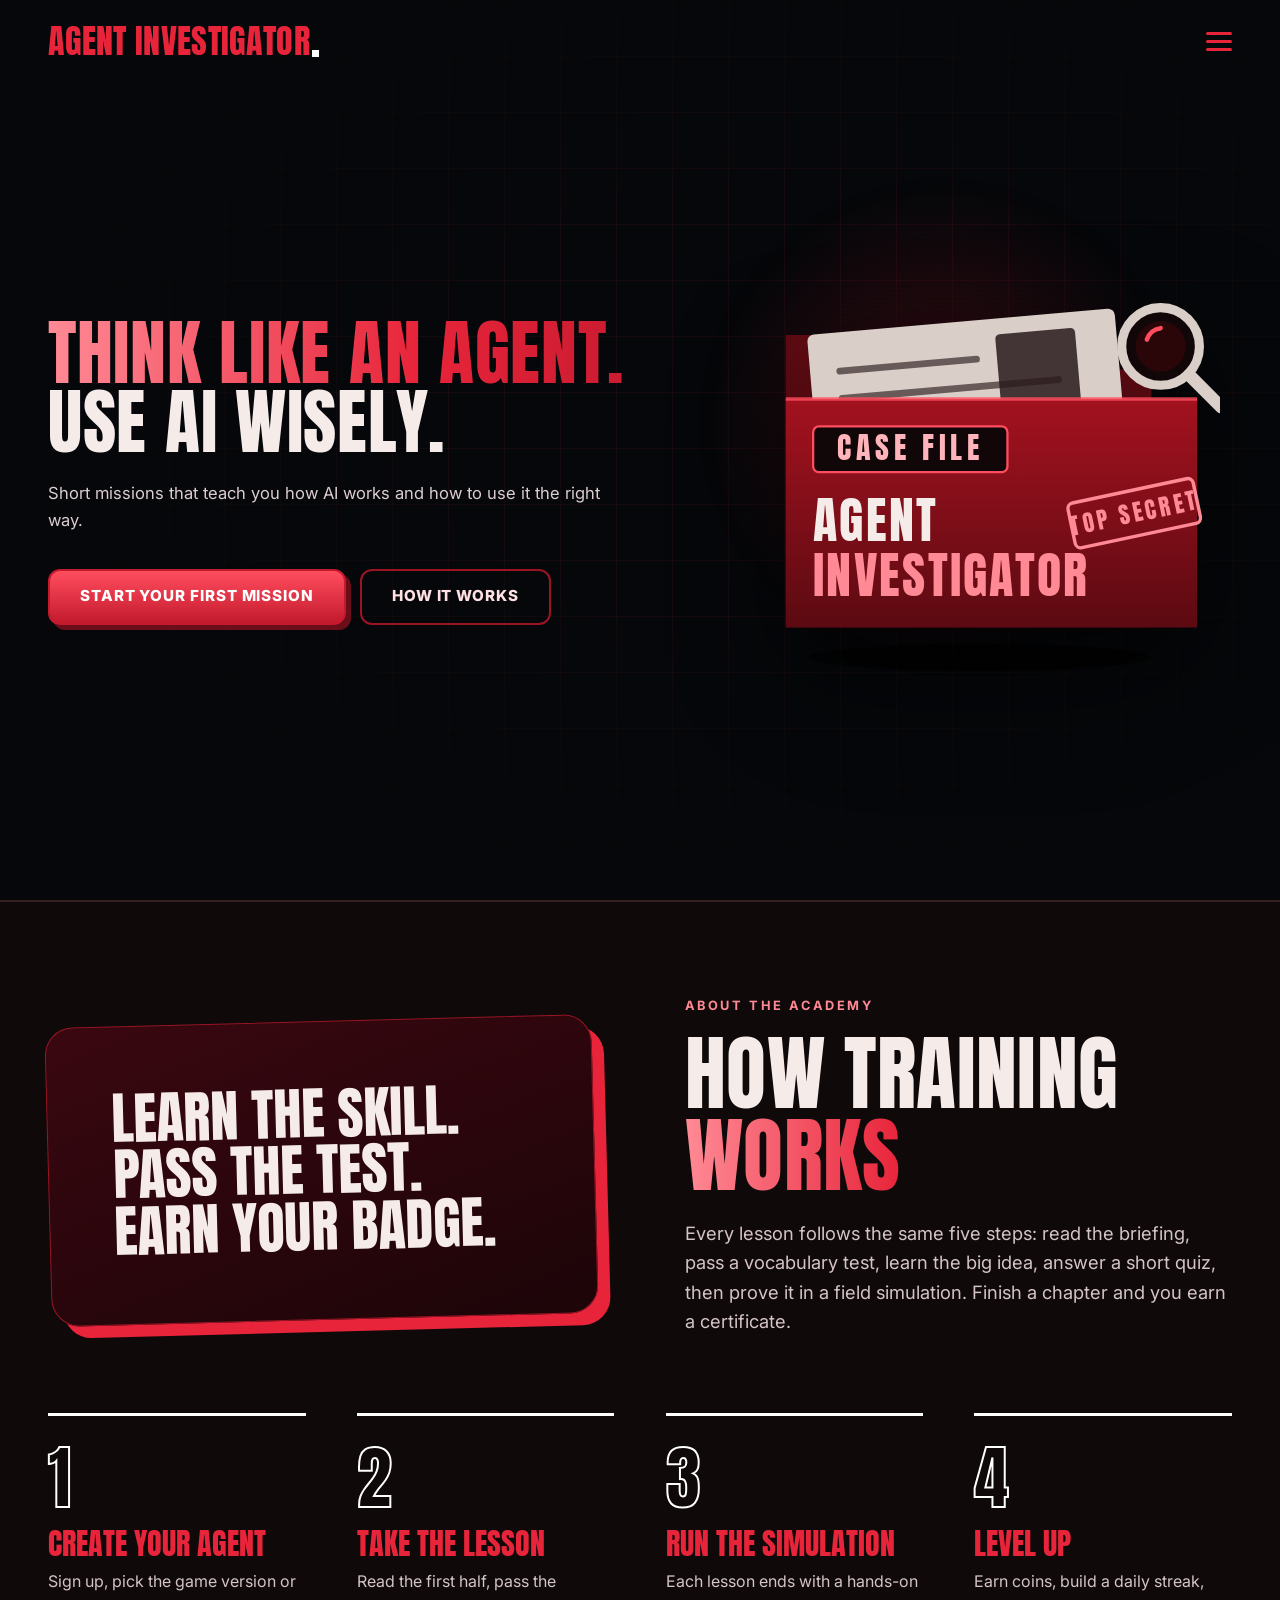
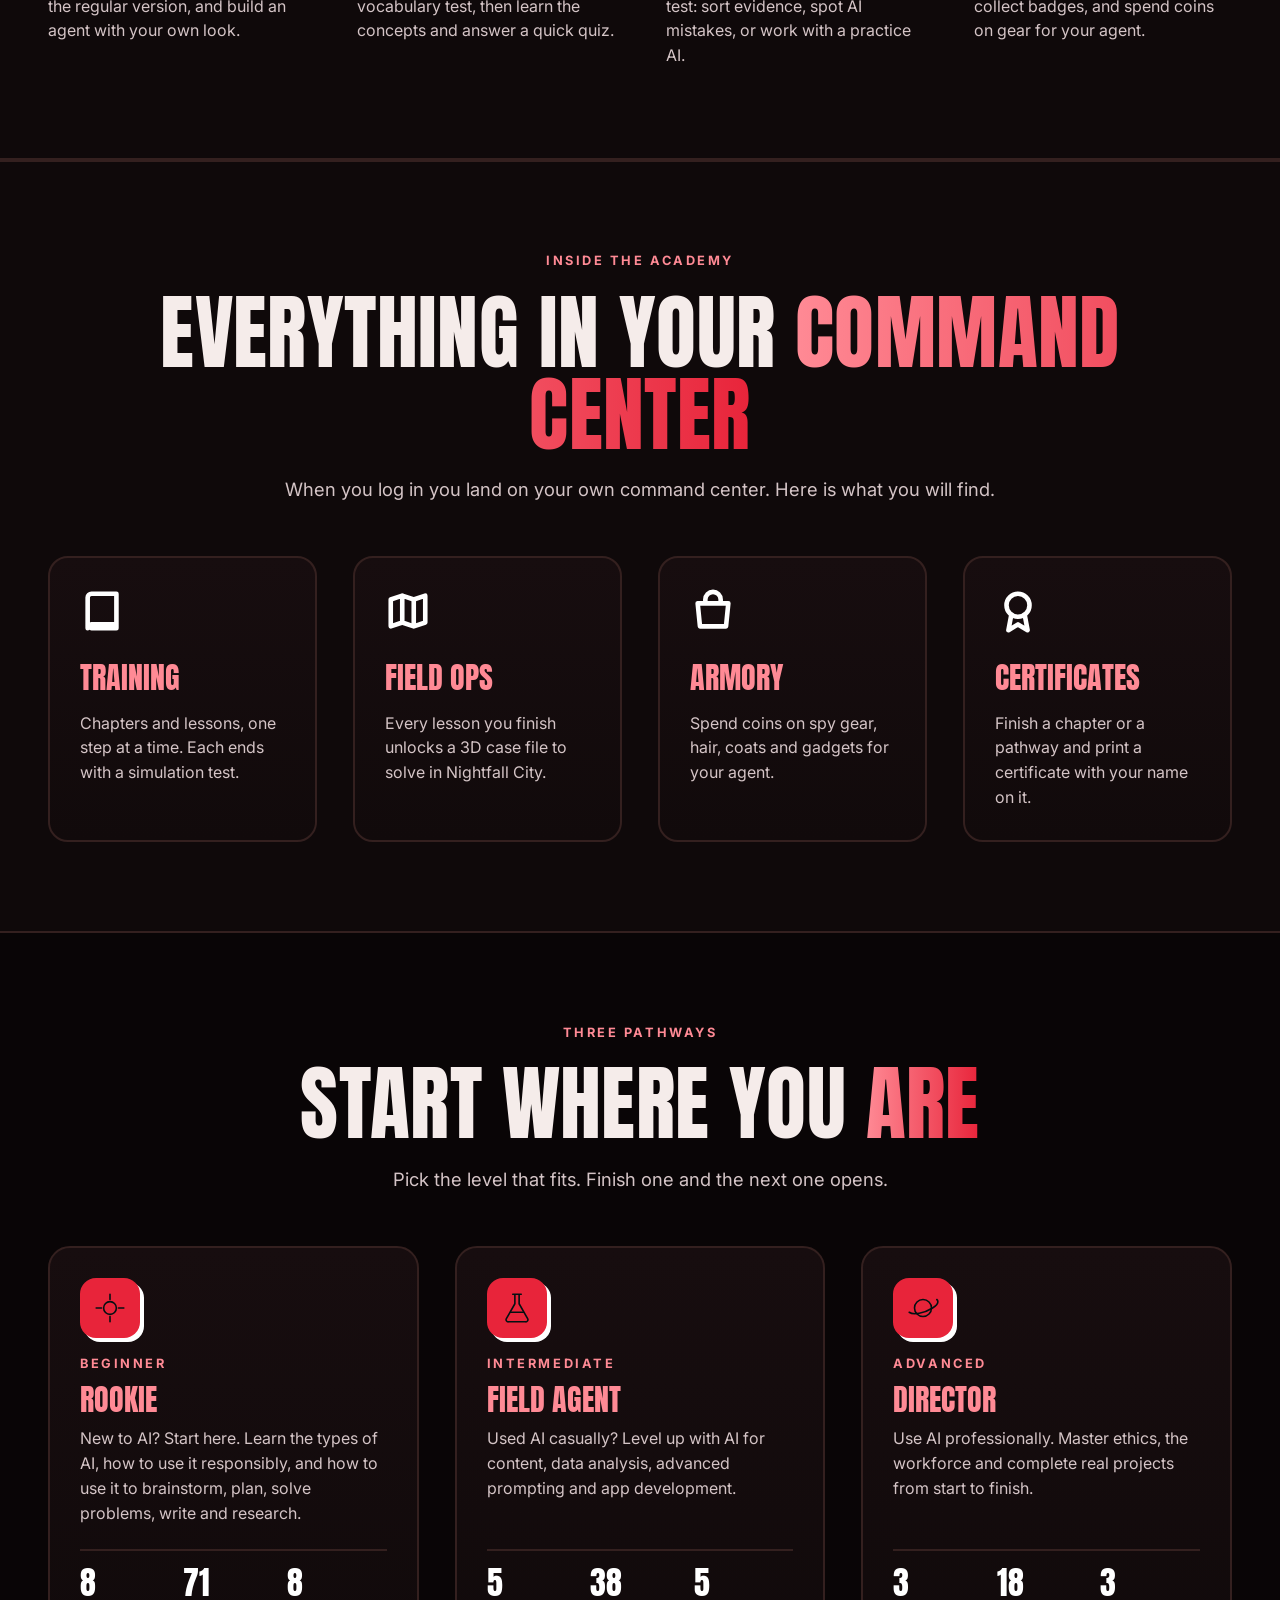
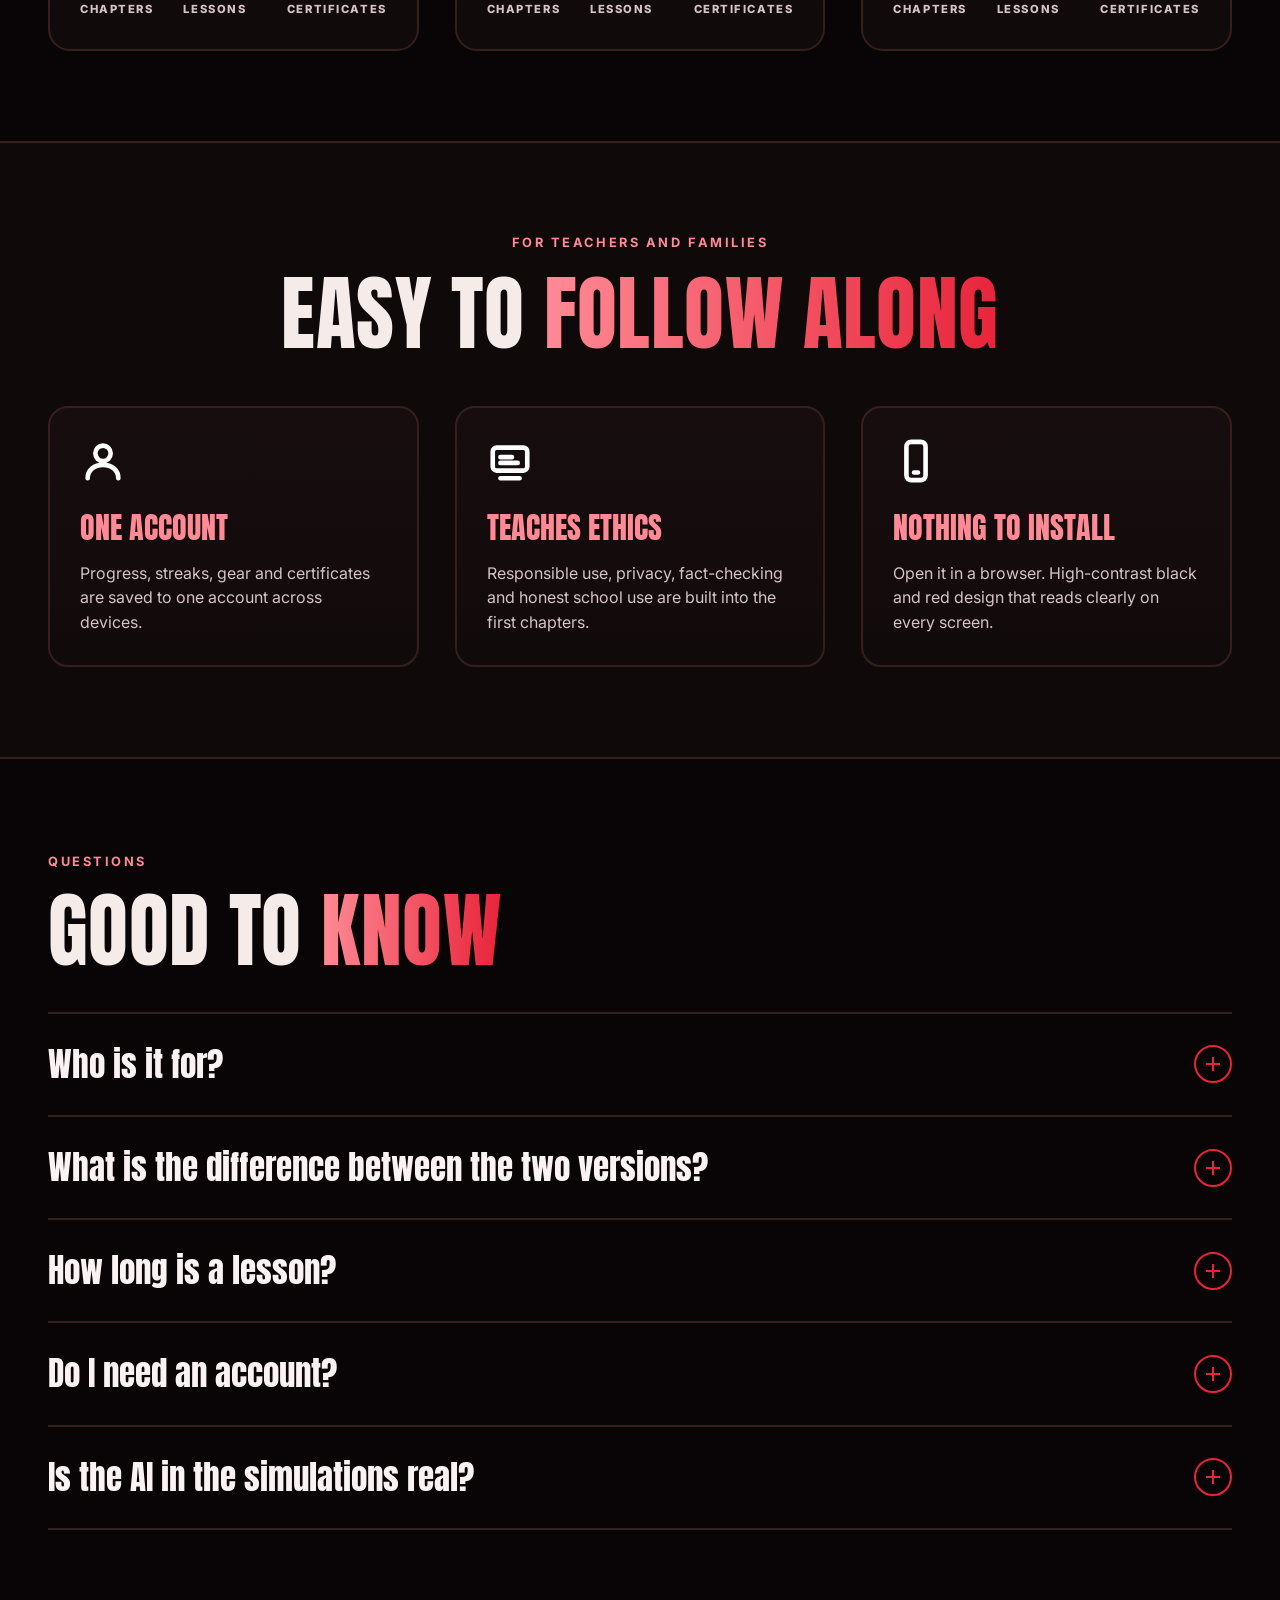
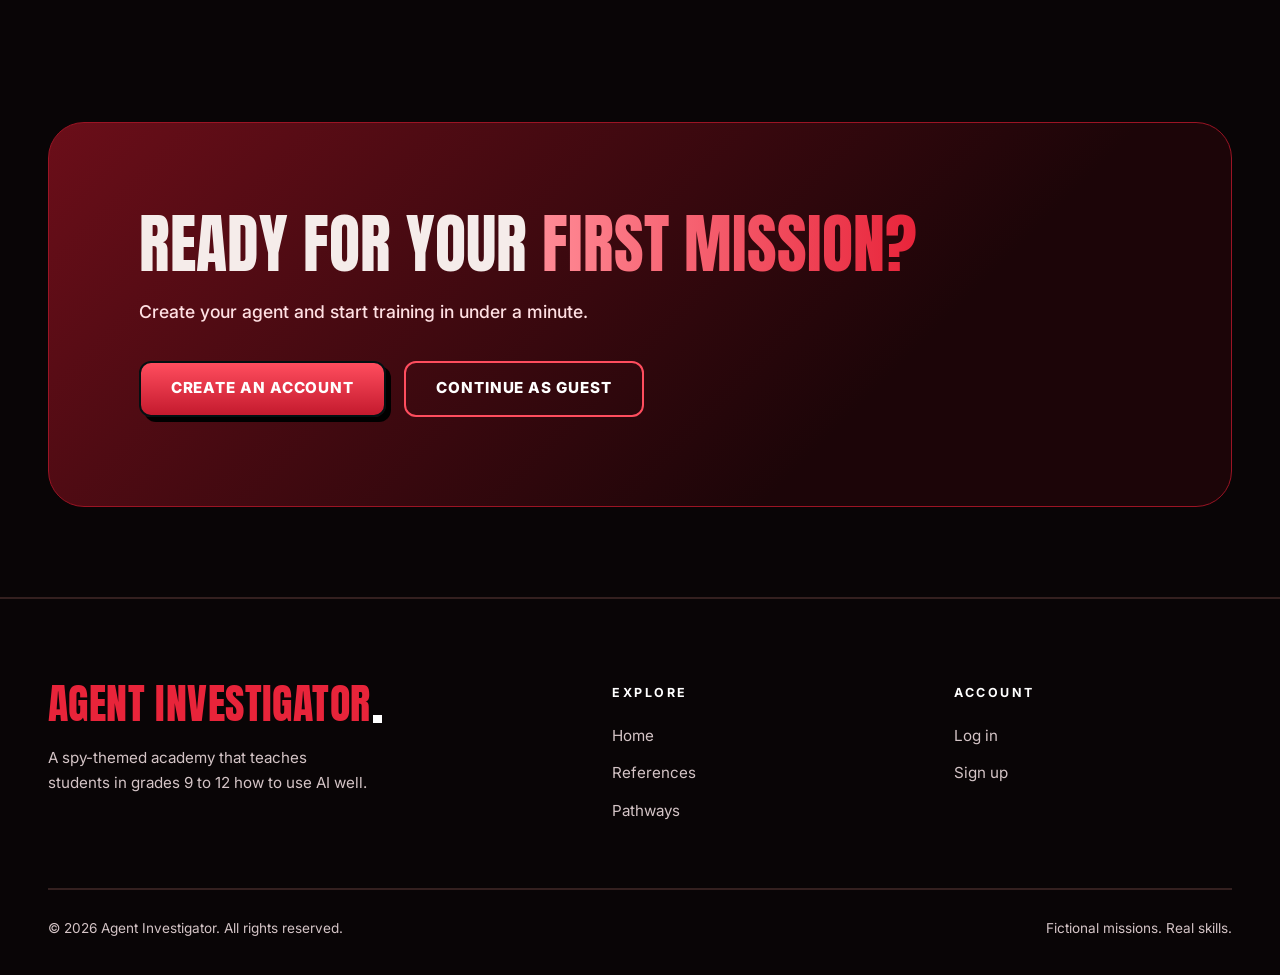
==== index.html @ e8aaf761 "Agent Investigator website Co-Authored-By: Claude Opus 5.5 <noreply@anthropic.com> Claude-Session: h" ====
<!DOCTYPE html>
<html lang="en">
<head>
<meta charset="utf-8">
<meta name="viewport" content="width=device-width,initial-scale=1">
<title>Agent Investigator</title>
<meta name="description" content="Agent Investigator is a spy-themed academy that teaches students in grades 9 to 12 how to use AI well.">
<link rel="icon" href="favicon.svg" type="image/svg+xml">
<meta name="theme-color" content="#070506">
<script>if('scrollRestoration' in history)history.scrollRestoration='manual';</script>
<link rel="preconnect" href="https://fonts.googleapis.com"><link rel="preconnect" href="https://fonts.gstatic.com" crossorigin>
<link href="https://fonts.googleapis.com/css2?family=Anton&family=Inter:wght@400;500;600;700;800&display=swap" rel="stylesheet">
<link rel="stylesheet" href="css/styles.css?v=20261120b">
<link rel="stylesheet" href="css/agent.css?v=20261120b">
<meta property="og:title" content="Agent Investigator: learn to use AI like a spy">
<meta property="og:description" content="Take missions, pass tests and earn certificates while you learn how AI really works.">
<meta property="og:type" content="website">
</head>
<body data-page="home">
<main>
  <section class="hero hero2" id="top">
    <div class="h2-bg" aria-hidden="true"><i class="h2-grid"></i><i class="h2-glow"></i><i class="h2-scan"></i></div>
    <div class="wrap h2-grid-wrap">
      <div class="h2-copy">
        <h1><span class="h2-l1">Think like an agent.</span><span class="h2-l2">Use AI wisely.</span></h1>
        <p class="h2-sub">Short missions that teach you how AI works and how to use it the right way.</p>
        <div class="hero-actions">
          <a class="btn" href="dashboard.html">Start your first mission</a>
          <a class="btn btn-ghost" href="#how">How it works</a>
        </div>
      </div>
      <div class="h2-art">
        <svg class="casefile-logo" viewBox="0 0 420 380" role="img" aria-label="Agent Investigator case file logo" xmlns="http://www.w3.org/2000/svg">
          <defs>
            <linearGradient id="cfFront" x1="0" y1="0" x2="0" y2="1"><stop offset="0" stop-color="#a3121f"/><stop offset="1" stop-color="#5c0a12"/></linearGradient>
            <linearGradient id="cfBack" x1="0" y1="0" x2="0" y2="1"><stop offset="0" stop-color="#5c0a12"/><stop offset="1" stop-color="#2a0609"/></linearGradient>
          </defs>
          <ellipse cx="210" cy="352" rx="150" ry="12" fill="#000" opacity=".6"/>
          <path d="M40 70h112l26 30h182v226H40z" fill="url(#cfBack)"/>
          <rect x="66" y="58" width="270" height="170" rx="6" fill="#d9cfc8" transform="rotate(-5 200 150)"/>
          <g stroke="#3a2a2c" stroke-width="6" stroke-linecap="round" opacity=".7" transform="rotate(-5 200 150)"><path d="M92 92h120M92 116h190M92 140h160M92 164h190"/></g>
          <rect x="230" y="72" width="70" height="86" rx="4" fill="#2a1a1c" transform="rotate(-5 200 150)" opacity=".85"/>
          <path d="M40 126h360v200H40z" fill="url(#cfFront)"/>
          <path d="M40 126h360" stroke="#ff4d5e" stroke-width="3" opacity=".8"/>
          <rect x="64" y="150" width="170" height="40" rx="5" fill="#120708" stroke="#ff4d5e" stroke-width="2"/>
          <text x="149" y="179" text-anchor="middle" font-family="Anton,Impact,sans-serif" font-size="26" letter-spacing="4" fill="#ffb3ba">CASE FILE</text>
          <text x="64" y="250" font-family="Anton,Impact,sans-serif" font-size="44" letter-spacing="2" fill="#f5ecea">AGENT</text>
          <text x="64" y="298" font-family="Anton,Impact,sans-serif" font-size="44" letter-spacing="2" fill="#ff8a95">INVESTIGATOR</text>
          <g transform="translate(286 218) rotate(-12)"><rect width="112" height="40" rx="5" fill="none" stroke="#ff8a95" stroke-width="3"/><text x="56" y="28" text-anchor="middle" font-family="Anton,Impact,sans-serif" font-size="20" letter-spacing="3" fill="#ff8a95">TOP SECRET</text></g>
          <g transform="translate(322 34)"><circle cx="46" cy="46" r="34" fill="#120708" stroke="#d9cfc8" stroke-width="8"/><circle cx="46" cy="46" r="22" fill="#2a0609"/><path d="M34 40a15 15 0 0 1 12-10" stroke="#ff4d5e" stroke-width="4" fill="none" stroke-linecap="round"/><path d="M71 71l28 28" stroke="#d9cfc8" stroke-width="11" stroke-linecap="round"/></g>
        </svg>
      </div>
    </div>
  </section>

  

  <section class="about" id="how">
    <div class="wrap">
      <div class="about-grid">
        <div class="reveal"><div class="slab"><h3>Learn the skill.<br>Pass the test. Earn your badge.</h3></div></div>
        <div class="about-copy reveal" style="--d:.12s">
          <span class="eyebrow">About the academy</span>
          <h2 class="h2">How training <em>works</em></h2>
          <p class="lead">Every lesson follows the same five steps: read the briefing, pass a vocabulary test, learn the big idea, answer a short quiz, then prove it in a field simulation. Finish a chapter and you earn a certificate.</p>
        </div>
      </div>
      <div class="steps">
        <div class="step reveal" style="--d:0.0s"><span class="n">1</span><h4>Create your agent</h4><p>Sign up, pick the game version or the regular version, and build an agent with your own look.</p></div>
        <div class="step reveal" style="--d:0.12s"><span class="n">2</span><h4>Take the lesson</h4><p>Read the first half, pass the vocabulary test, then learn the concepts and answer a quick quiz.</p></div>
        <div class="step reveal" style="--d:0.24s"><span class="n">3</span><h4>Run the simulation</h4><p>Each lesson ends with a hands-on test: sort evidence, spot AI mistakes, or work with a practice AI.</p></div>
        <div class="step reveal" style="--d:0.36s"><span class="n">4</span><h4>Level up</h4><p>Earn coins, build a daily streak, collect badges, and spend coins on gear for your agent.</p></div>
      </div>
    </div>
  </section>

  <section class="inside" id="inside">
    <div class="wrap">
      <div class="section-head reveal"><span class="eyebrow">Inside the academy</span><h2 class="h2">Everything in your <em>command center</em></h2><p class="lead">When you log in you land on your own command center. Here is what you will find.</p></div>
      <div class="pgrid four">
        <div class="pcard reveal"><svg viewBox="0 0 24 24"><path d="M4 5a2 2 0 0 1 2-2h13v16H6a2 2 0 0 0-2 2V5zM19 19v2H6"/></svg><h3>Training</h3><p>Chapters and lessons, one step at a time. Each ends with a simulation test.</p></div>
        <div class="pcard reveal" style="--d:.08s"><svg viewBox="0 0 24 24"><path d="M9 4L3 6v14l6-2 6 2 6-2V4l-6 2-6-2zM9 4v14M15 6v14"/></svg><h3>Field Ops</h3><p>Every lesson you finish unlocks a 3D case file to solve in Nightfall City.</p></div>
        <div class="pcard reveal" style="--d:.16s"><svg viewBox="0 0 24 24"><path d="M4 8h16l-1.2 12H5.2L4 8zM8 8V6a4 4 0 0 1 8 0v2"/></svg><h3>Armory</h3><p>Spend coins on spy gear, hair, coats and gadgets for your agent.</p></div>
        <div class="pcard reveal" style="--d:.24s"><svg viewBox="0 0 24 24"><circle cx="12" cy="9" r="6"/><path d="M8.5 14L7 22l5-3 5 3-1.5-8"/></svg><h3>Certificates</h3><p>Finish a chapter or a pathway and print a certificate with your name on it.</p></div>
      </div>
    </div>
  </section>

  <section class="science" id="pathways">
    <div class="wrap">
      <div class="section-head reveal"><span class="eyebrow">Three pathways</span><h2 class="h2">Start where you <em>are</em></h2><p class="lead">Pick the level that fits. Finish one and the next one opens.</p></div>
      <div class="srcgrid">
        <article class="src reveal"><div class="src-ic"><svg viewBox="0 0 64 64"><circle cx="32" cy="32" r="12"/><path d="M32 6v10M32 48v10M6 32h10M48 32h10"/></svg></div><span class="eyebrow">Beginner</span><h3>Rookie</h3><p>New to AI? Start here. Learn the types of AI, how to use it responsibly, and how to use it to brainstorm, plan, solve problems, write and research.</p><ul class="src-stats"><li><b>8</b>chapters</li><li><b>71</b>lessons</li><li><b>8</b>certificates</li></ul></article>
        <article class="src reveal" style="--d:.1s"><div class="src-ic"><svg viewBox="0 0 64 64"><path d="M24 6h16M28 6v18L12 52a4 4 0 0 0 4 6h32a4 4 0 0 0 4-6L36 24V6"/><path d="M20 40h24"/></svg></div><span class="eyebrow">Intermediate</span><h3>Field agent</h3><p>Used AI casually? Level up with AI for content, data analysis, advanced prompting and app development.</p><ul class="src-stats"><li><b>5</b>chapters</li><li><b>38</b>lessons</li><li><b>5</b>certificates</li></ul></article>
        <article class="src reveal" style="--d:.2s"><div class="src-ic"><svg viewBox="0 0 64 64"><circle cx="32" cy="32" r="16"/><path d="M6 40c8 6 28 2 44-8s8-16 8-16"/></svg></div><span class="eyebrow">Advanced</span><h3>Director</h3><p>Use AI professionally. Master ethics, the workforce and complete real projects from start to finish.</p><ul class="src-stats"><li><b>3</b>chapters</li><li><b>18</b>lessons</li><li><b>3</b>certificates</li></ul></article>
      </div>
    </div>
  </section>

  

  <section class="parents" id="parents">
    <div class="wrap">
      <div class="section-head reveal"><span class="eyebrow">For teachers and families</span><h2 class="h2">Easy to <em>follow along</em></h2></div>
      <div class="pgrid">
        <div class="pcard reveal"><svg viewBox="0 0 24 24"><circle cx="12" cy="8" r="4"/><path d="M4 21c0-4.4 3.6-7 8-7s8 2.6 8 7"/></svg><h3>One account</h3><p>Progress, streaks, gear and certificates are saved to one account across devices.</p></div>
        <div class="pcard reveal" style="--d:.1s"><svg viewBox="0 0 24 24"><rect x="3" y="5" width="18" height="12" rx="2"/><path d="M7 21h10M7 10h6M7 13h9"/></svg><h3>Teaches ethics</h3><p>Responsible use, privacy, fact-checking and honest school use are built into the first chapters.</p></div>
        <div class="pcard reveal" style="--d:.2s"><svg viewBox="0 0 24 24"><rect x="7" y="2" width="10" height="20" rx="2.5"/><path d="M11 18h2"/></svg><h3>Nothing to install</h3><p>Open it in a browser. High-contrast black and red design that reads clearly on every screen.</p></div>
      </div>
    </div>
  </section>

  <section class="faq" id="faq">
    <div class="wrap">
      <div class="reveal"><span class="eyebrow">Questions</span><h2 class="h2" style="margin-top:16px">Good to <em>know</em></h2></div>
      <div class="acc reveal" style="--d:.1s">
        <div class="acc-item"><button type="button" aria-expanded="false">Who is it for?<span class="plus"></span></button><div class="acc-body"><p>Students in grades 9 to 12, ages 13 to 18. Teachers and parents are welcome to follow along.</p></div></div>
        <div class="acc-item"><button type="button" aria-expanded="false">What is the difference between the two versions?<span class="plus"></span></button><div class="acc-body"><p>The game version adds levels, coins, gear and Field Ops missions. The regular version keeps the same lessons, tests and quizzes with a simple checklist layout. You can switch any time in your profile.</p></div></div>
        <div class="acc-item"><button type="button" aria-expanded="false">How long is a lesson?<span class="plus"></span></button><div class="acc-body"><p>Plan on 20 to 40 minutes. You can stop between steps and pick up where you left off.</p></div></div>
        <div class="acc-item"><button type="button" aria-expanded="false">Do I need an account?<span class="plus"></span></button><div class="acc-body"><p>You can continue as a guest and save progress on your device, but an account saves it to the cloud so you can play anywhere.</p></div></div>
        <div class="acc-item"><button type="button" aria-expanded="false">Is the AI in the simulations real?<span class="plus"></span></button><div class="acc-body"><p>The practice tools are simulations that behave like an AI helper so you can learn safely. Never share real private information, even in practice.</p></div></div>
      </div>
    </div>
  </section>

  <section class="cta">
    <div class="wrap">
      <div class="cta-box reveal">
        <h2>Ready for your <span class="r">first mission?</span></h2>
        <p>Create your agent and start training in under a minute.</p>
        <div class="hero-actions" style="margin:0">
          <a class="btn" href="login.html#signup">Create an account</a>
          <a class="btn btn-ghost" href="dashboard.html">Continue as guest</a>
        </div>
      </div>
    </div>
  </section>
</main>
<script src="js/firebase-config.js?v=20261120b"></script>
<script src="js/ai-backend.js?v=20261120b"></script>
<script src="js/main.js?v=20261120b"></script>
</body>
</html>
---- css/styles.css ----
/* ==========================================================
   AQUANAUTS — flat, sticker-style system
   Colours from the logos only: black, aqua #99dce1, orange #f58a53
   No gradients, no glows. Depth comes from hard offset shadows.
   ========================================================== */
:root{
  --bg:#05070a;
  --bg-2:#0b1117;
  --card:#0f1820;
  --line:#1f2e38;
  --aqua:#99dce1;
  --orange:#f58a53;
  --text:#eef6f7;
  --muted:#8da0a6;
  --danger:#ff7a7a;
  --ok:#6fe0a8;
  --font-display:'Anton',Impact,sans-serif;
  --font-body:'Inter',system-ui,-apple-system,'Segoe UI',sans-serif;
  --pad:clamp(20px,4vw,48px);
  --wrap:1200px;
  --nav-h:84px;
  --section:clamp(80px,11vw,150px);
  --ease:cubic-bezier(.2,.8,.2,1);
  --pop:cubic-bezier(.3,1.5,.5,1);
}
*,*::before,*::after{box-sizing:border-box}
html{scroll-behavior:smooth;-webkit-text-size-adjust:100%}
body{margin:0;background:var(--bg);color:var(--text);font-family:var(--font-body);line-height:1.6;overflow-x:hidden;-webkit-font-smoothing:antialiased;animation:pageIn .7s var(--ease) both}
@keyframes pageIn{from{opacity:0}to{opacity:1}}
img{max-width:100%;display:block}
a{color:inherit;text-decoration:none}
button{font:inherit;color:inherit;cursor:pointer;border:0;background:none;padding:0}
h1,h2,h3,h4{margin:0;font-family:var(--font-display);font-weight:400;text-transform:uppercase;line-height:1}
p{margin:0}
::selection{background:var(--orange);color:#000}
:focus-visible{outline:3px solid var(--aqua);outline-offset:3px}

.wrap{width:min(var(--wrap),100% - var(--pad)*2);margin-inline:auto}
section{position:relative}
.eyebrow{display:inline-block;font-size:.8rem;font-weight:700;letter-spacing:.2em;text-transform:uppercase;color:var(--orange)}
.h2{font-size:clamp(2.8rem,6.4vw,5.4rem);color:var(--aqua);letter-spacing:.005em}
.h2 em{font-style:normal;color:var(--orange)}
.lead{color:var(--muted);font-size:1.15rem;max-width:52ch}
.section-head{display:grid;gap:20px;margin-bottom:clamp(40px,6vw,72px)}

/* scroll progress */
.progress-top{position:fixed;top:0;left:0;height:4px;width:100%;background:var(--orange);transform:scaleX(0);transform-origin:left;z-index:300}

/* ---------- buttons: flat + hard shadow ---------- */
.btn{
  --shadow:var(--aqua);
  display:inline-flex;align-items:center;justify-content:center;gap:10px;height:56px;padding:0 30px;
  font-weight:800;font-size:.95rem;letter-spacing:.06em;text-transform:uppercase;white-space:nowrap;
  border:2px solid var(--bg);border-radius:12px;background:var(--orange);color:#0a0603;
  box-shadow:5px 5px 0 var(--shadow);
  transition:transform .18s var(--ease),box-shadow .18s var(--ease),background .2s,color .2s;
}
.btn svg{width:18px;height:18px;transition:transform .25s var(--ease)}
.btn:hover{transform:translate(3px,3px);box-shadow:2px 2px 0 var(--shadow)}
.btn:hover svg.arrow{transform:translateX(5px)}
.btn:active{transform:translate(5px,5px);box-shadow:0 0 0 var(--shadow)}
.btn-ghost{background:transparent;color:var(--aqua);border-color:var(--aqua);--shadow:transparent;box-shadow:none}
.btn-ghost:hover{background:var(--aqua);color:#031012;transform:translateY(-3px);box-shadow:none}
.btn-ghost:active{transform:none}
.btn-block{width:100%}
.btn[disabled]{opacity:.55;pointer-events:none}

/* ---------- NAV ---------- */
.nav{position:fixed;inset:0 0 auto 0;z-index:100;height:var(--nav-h);display:flex;align-items:center;transition:background .3s,height .3s,border-color .3s;border-bottom:2px solid transparent;animation:navIn .8s var(--ease) both .1s}
@keyframes navIn{from{transform:translateY(-100%)}to{transform:none}}
.nav.scrolled{background:var(--bg);height:68px;border-color:var(--line)}
.nav-inner{display:flex;align-items:center;justify-content:space-between;width:min(var(--wrap),100% - var(--pad)*2);margin-inline:auto}
.brand{font-family:var(--font-display);font-size:2.1rem;letter-spacing:.01em;color:var(--aqua);text-transform:uppercase;line-height:1;display:inline-flex;align-items:flex-end;transition:transform .25s var(--pop)}
.brand:hover{transform:rotate(-3deg) scale(1.04)}
.brand i{display:inline-block;width:.2em;height:.2em;background:var(--orange);margin-left:.07em;margin-bottom:.03em;transition:transform .4s var(--pop)}
.brand:hover i{transform:rotate(180deg) scale(1.3)}
.nav-right{display:flex;align-items:center;gap:8px}
.nav-link{position:relative;font-size:.88rem;font-weight:700;letter-spacing:.1em;text-transform:uppercase;color:var(--aqua);padding:10px 14px}
.nav-link::after{content:"";position:absolute;left:14px;right:14px;bottom:4px;height:3px;background:var(--orange);transform:scaleX(0);transform-origin:left;transition:transform .3s var(--ease)}
.nav-link:hover::after,.nav-link.active::after{transform:scaleX(1)}
.nav-cta{height:44px;padding:0 20px;font-size:.8rem;margin:0 10px;box-shadow:3px 3px 0 var(--aqua)}
.nav-cta:hover{box-shadow:1px 1px 0 var(--aqua);transform:translate(2px,2px)}
.icon-btn{position:relative;width:46px;height:46px;display:grid;place-items:center;color:var(--aqua);border-radius:12px;transition:background .2s,transform .25s var(--pop)}
.icon-btn:hover{background:rgba(153,220,225,.12);transform:translateY(-2px) rotate(-6deg)}
.icon-btn svg{width:24px;height:24px}
.cart-count{position:absolute;top:2px;right:0;min-width:20px;height:20px;padding:0 5px;border-radius:10px;background:var(--orange);color:#0a0603;font-size:.7rem;font-weight:800;display:grid;place-items:center;transform:scale(0);transition:transform .35s var(--pop)}
.cart-count.on{transform:scale(1)}
.cart-count.bump{animation:bump .5s var(--pop)}
@keyframes bump{50%{transform:scale(1.6)}}
/* three aqua bars */
.burger{width:46px;height:46px;display:grid;place-items:center;border-radius:12px;transition:background .2s}
.burger:hover{background:rgba(153,220,225,.12)}
.burger span,.burger span::before,.burger span::after{display:block;width:26px;height:3px;border-radius:2px;background:var(--aqua);position:relative;transition:transform .3s var(--ease),top .3s var(--ease),background .2s,width .3s var(--ease)}
.burger span::before,.burger span::after{content:"";position:absolute;left:0}
.burger span::before{top:-8px}.burger span::after{top:8px}
.burger:hover span::before{width:18px}.burger:hover span::after{width:22px}
.burger.open span{background:transparent}
.burger.open span::before{top:0;width:26px;transform:rotate(45deg)}
.burger.open span::after{top:0;width:26px;transform:rotate(-45deg)}

/* full-screen menu */
.menu{position:fixed;inset:0;z-index:90;background:var(--bg);display:flex;align-items:center;clip-path:circle(0% at calc(100% - 60px) 40px);transition:clip-path .7s var(--ease);visibility:hidden}
.menu.open{clip-path:circle(150% at calc(100% - 60px) 40px);visibility:visible}
.menu-inner{width:min(var(--wrap),100% - var(--pad)*2);margin-inline:auto;display:grid;grid-template-columns:1fr;gap:60px;align-items:center}
.menu nav a,.menu nav button{display:flex;text-align:left;align-items:baseline;gap:20px;font-family:var(--font-display);font-size:clamp(3.4rem,11vw,8rem);text-transform:uppercase;line-height:1.05;color:var(--aqua);transform:translateY(40px);opacity:0;transition:transform .6s var(--ease),opacity .6s,color .2s,padding .3s var(--ease)}
.menu nav a small,.menu nav button small{font-family:var(--font-body);font-size:.8rem;color:var(--orange);letter-spacing:.2em;font-weight:700}
.menu.open nav a,.menu.open nav button{transform:none;opacity:1}
.menu.open nav > :nth-child(1){transition-delay:.25s}.menu.open nav > :nth-child(2){transition-delay:.32s}.menu.open nav > :nth-child(3){transition-delay:.39s}.menu.open nav > :nth-child(4){transition-delay:.46s}
.menu nav a:hover,.menu nav button:hover{color:var(--orange);padding-left:24px}
.menu-side{border-left:2px solid var(--line);padding-left:48px;color:var(--muted);opacity:0;transform:translateY(20px);transition:.6s var(--ease) .5s}
.menu.open .menu-side{opacity:1;transform:none}
.menu-side h4{color:var(--orange);font-size:1.6rem;margin-bottom:14px}
.menu-side p{margin-bottom:28px;max-width:34ch}

/* ---------- HERO ---------- */
.hero{--ground:112px;position:relative;min-height:100svh;display:flex;align-items:center;padding:calc(var(--nav-h) + 8px) 0 calc(var(--ground) + 150px);overflow:hidden}
.hero-grid{display:grid;grid-template-columns:1.1fr .9fr;gap:clamp(24px,4vw,64px);align-items:center}
.hero h1{font-size:clamp(3.2rem,6.2vw,6rem);line-height:.94;letter-spacing:.005em}
.hero h1 .ln{display:block;white-space:nowrap;overflow:hidden;padding-bottom:.06em}
.hero h1 .ln>span{display:block;transform:translateY(105%);animation:lineUp .9s var(--ease) forwards}
.hero h1 .ln:nth-child(1)>span{color:var(--aqua);animation-delay:.25s}
.hero h1 .ln:nth-child(2)>span{color:var(--orange);animation-delay:.4s}
.hero h1 .sq{display:inline-block;width:.16em;height:.16em;background:var(--aqua);margin-left:.06em;animation:spinIn .8s var(--pop) 1.1s both}
@keyframes lineUp{to{transform:none}}
@keyframes spinIn{from{transform:scale(0) rotate(-180deg)}to{transform:none}}
.hero .sub{font-size:clamp(1.1rem,1.6vw,1.3rem);color:#b9cbd0;max-width:44ch;margin-top:32px}
.hero .sub strong{color:var(--aqua);font-weight:700}
.hero-actions{display:flex;flex-wrap:wrap;gap:18px;margin-top:44px}
.rise{opacity:0;transform:translateY(24px);animation:rise .9s var(--ease) forwards}
@keyframes rise{to{opacity:1;transform:none}}
.hero-art{position:relative;justify-self:center;width:100%;max-width:500px;aspect-ratio:1/.92;display:grid;place-items:center}
.octo-wrap{width:100%;opacity:0;transform:translateY(80px) scale(.85);animation:octoIn 1.3s var(--pop) .5s forwards;will-change:transform}
@keyframes octoIn{to{opacity:1;transform:none}}
.octo-par{will-change:transform;transition:transform .25s ease-out}
.octo{width:100%;height:auto;animation:swim 8s ease-in-out 1.8s infinite;transform-origin:50% 60%}
@keyframes swim{
  0%,100%{transform:translate(0,0) rotate(-2deg) scale(1,1)}
  20%{transform:translate(10px,-18px) rotate(1deg) scale(1.015,.985)}
  40%{transform:translate(-4px,-30px) rotate(3deg) scale(.99,1.015)}
  60%{transform:translate(-14px,-20px) rotate(0deg) scale(1.015,.99)}
  80%{transform:translate(-6px,-6px) rotate(-3deg) scale(1,1)}
}
.octo-shadow{width:46%;height:22px;margin:-14px auto 0;border-radius:50%;background:#000;opacity:.7;animation:shadow 8s ease-in-out 1.8s infinite}
@keyframes shadow{0%,100%{transform:scale(1);opacity:.7}40%{transform:scale(.7);opacity:.35}}

/* ---------- CREW ---------- */
.crew{padding:var(--section) 0}
.crew-head{display:flex;justify-content:space-between;align-items:flex-end;gap:30px;flex-wrap:wrap;margin-bottom:clamp(40px,6vw,64px)}
.crew-head .col{display:grid;gap:20px}
.ctrl{display:flex;gap:12px;align-items:center}
.arrow-btn{width:58px;height:58px;display:grid;place-items:center;color:var(--aqua);border:2px solid var(--aqua);border-radius:14px;transition:transform .2s var(--pop),background .2s,color .2s,box-shadow .2s}
.arrow-btn svg{width:22px;height:22px}
.arrow-btn:hover{background:var(--aqua);color:#031012;transform:translateY(-4px);box-shadow:0 4px 0 var(--orange)}
.arrow-btn:active{transform:translateY(0);box-shadow:none}
.arrow-btn:disabled{opacity:.25;pointer-events:none}
.carousel{margin-right:calc(50% - 50vw)}
.carousel-track{display:flex;gap:28px;overflow-x:auto;scroll-snap-type:x mandatory;scroll-behavior:smooth;padding:30px calc(50vw - 50% + 4px) 40px 4px;margin-top:-30px;scrollbar-width:none;cursor:grab}
.carousel-track::-webkit-scrollbar{display:none}
.carousel-track.dragging{cursor:grabbing;scroll-snap-type:none;scroll-behavior:auto}
.char-card{
  --c:var(--aqua);
  flex:0 0 min(372px,80vw);scroll-snap-align:start;position:relative;border-radius:24px;padding:26px 28px 32px;
  background:color-mix(in srgb,var(--c) 13%,var(--card));border:2px solid color-mix(in srgb,var(--c) 38%,var(--bg));
  box-shadow:0 0 0 var(--c);user-select:none;
  transition:transform .3s var(--ease),box-shadow .3s var(--ease);
  opacity:0;translate:0 50px;
}
.char-card.in{opacity:1;translate:0 0;transition:transform .3s var(--ease),box-shadow .3s var(--ease),opacity .7s var(--ease) var(--d,0s),translate .8s var(--ease) var(--d,0s)}
.char-card:hover{transform:translate(-4px,-6px);box-shadow:8px 10px 0 var(--c)}
.char-stage{height:270px;display:grid;place-items:end center;margin:14px 0 6px;position:relative}
.char-stage::after{content:"";position:absolute;bottom:-4px;left:22%;right:22%;height:16px;border-radius:50%;background:#000;opacity:.55;transition:transform .4s var(--ease),opacity .4s}
.char-stage img{position:relative;z-index:1;max-height:100%;width:auto;max-width:100%;object-fit:contain;animation:bob var(--bt,5s) ease-in-out infinite;pointer-events:none;-webkit-user-drag:none;transform-origin:50% 90%}
.char-card:nth-child(2n) .char-stage img{--bt:5.8s;animation-delay:-1.4s}
.char-card:nth-child(3n) .char-stage img{--bt:6.4s;animation-delay:-2.8s}
@keyframes bob{0%,100%{transform:translateY(0) rotate(-1deg)}50%{transform:translateY(-8px) rotate(1deg)}}
.char-card:hover .char-stage img{animation:wiggle .7s var(--ease) infinite}
.char-card:hover .char-stage::after{transform:scale(.8);opacity:.35}
@keyframes wiggle{0%,100%{transform:translateY(-6px) rotate(0)}30%{transform:translateY(-9px) rotate(-2.5deg)}70%{transform:translateY(-9px) rotate(2.5deg)}}
.char-card h3{font-size:2.5rem;color:var(--text);margin-top:22px}
.char-card .role{color:var(--c);font-size:.78rem;font-weight:800;letter-spacing:.18em;text-transform:uppercase;margin-top:10px}
.char-card p{color:#a8bac0;font-size:.98rem;margin-top:14px;min-height:3.2em}
.bar{height:4px;background:var(--line);margin-top:20px;border-radius:2px;overflow:hidden}
.bar b{display:block;height:100%;width:0;background:var(--orange);transition:width .25s}

/* ---------- ABOUT ---------- */
.about{padding:var(--section) 0;background:var(--bg-2);border-block:2px solid var(--line)}
.about-grid{display:grid;grid-template-columns:1fr 1fr;gap:clamp(40px,7vw,110px);align-items:center}
.slab{position:relative;background:var(--orange);color:#0a0603;border-radius:28px;padding:clamp(32px,5vw,64px);box-shadow:12px 12px 0 var(--aqua);transform:rotate(-1.5deg);transition:transform .5s var(--ease),box-shadow .5s var(--ease)}
.slab:hover{transform:rotate(0) translate(4px,4px);box-shadow:6px 6px 0 var(--aqua)}
.slab h3{font-size:clamp(2.4rem,4.4vw,4rem);line-height:1}
.slab p{margin-top:24px;font-size:.8rem;font-weight:800;letter-spacing:.22em;text-transform:uppercase}
.about .h2{margin:16px 0 22px}
.about-copy .lead{margin-bottom:12px}

/* steps */
.steps{display:grid;grid-template-columns:repeat(3,1fr);gap:clamp(24px,4vw,56px);margin-top:clamp(120px,13vw,170px)}
.step{padding-top:26px;border-top:3px solid var(--aqua);position:relative}
.step::before{content:"";position:absolute;left:0;top:-3px;height:3px;width:0;background:var(--orange);transition:width .9s var(--ease) .3s}
.step.in::before{width:100%}
.step .n{font-family:var(--font-display);font-size:4.4rem;line-height:1;color:transparent;-webkit-text-stroke:2px var(--orange);transition:color .3s,transform .4s var(--pop);display:inline-block}
.step:hover .n{color:var(--orange);transform:translateY(-6px) rotate(-4deg)}
.step h4{font-size:1.9rem;color:var(--aqua);margin:14px 0 10px}
.step p{color:var(--muted);min-height:3.2em}

/* ---------- FEATURES (editorial list) ---------- */
.features{padding:var(--section) 0}
.feat-list{display:grid;border-top:2px solid var(--line)}
.feat{display:grid;grid-template-columns:70px 1fr 1.5fr 120px;gap:clamp(16px,3vw,40px);align-items:center;padding:clamp(26px,3.4vw,40px) 0;border-bottom:2px solid var(--line);position:relative;transition:padding .4s var(--ease)}
.feat::before{content:"";position:absolute;inset:0 -20px;background:var(--card);opacity:0;transition:opacity .3s;z-index:-1;border-radius:14px}
.feat:hover{padding-left:20px}
.feat:hover::before{opacity:1}
.feat .no{font-family:var(--font-display);font-size:1.4rem;color:var(--orange);letter-spacing:.06em}
.feat h3{font-size:clamp(1.9rem,3.4vw,2.9rem);color:var(--aqua);transition:color .25s}
.feat:hover h3{color:var(--orange)}
.feat p{color:var(--muted);min-height:3.2em;display:flex;align-items:center}

/* ---------- CTA ---------- */
.cta{padding:clamp(60px,8vw,120px) 0 var(--section)}
.cta-box{position:relative;background:var(--aqua);color:#031012;border-radius:36px;padding:clamp(48px,7vw,104px);}
.cta-box h2{font-size:clamp(3.4rem,8vw,7rem);line-height:.94}
.cta-box p{margin:22px 0 34px;max-width:42ch;font-size:1.1rem;font-weight:500;color:#0b2a2d}
.cta-box .btn{background:#031012;color:var(--aqua);border-color:#031012;--shadow:var(--orange)}
.cta-box .btn-ghost{background:transparent;color:#031012;border-color:#031012;box-shadow:none}
.cta-box .btn-ghost:hover{background:#031012;color:var(--aqua)}

/* ---------- FOOTER ---------- */
.footer{border-top:2px solid var(--line);padding:84px 0 36px}
.foot-grid{display:grid;grid-template-columns:1.8fr 1fr 1fr 1fr;gap:clamp(30px,5vw,70px)}
.foot-grid .brand{font-size:2.6rem}
.foot-grid p{color:var(--muted);margin-top:18px;max-width:32ch;font-size:.95rem}
.foot-grid h5{margin:0 0 20px;font-size:.78rem;letter-spacing:.2em;color:var(--orange);text-transform:uppercase}
.foot-grid ul{list-style:none;margin:0;padding:0;display:grid;gap:12px}
.foot-grid li a{color:var(--muted);font-size:.95rem;position:relative;transition:color .2s,padding .25s var(--ease)}
.foot-grid li a:hover{color:var(--aqua);padding-left:8px}
.foot-bottom{display:flex;justify-content:space-between;flex-wrap:wrap;gap:16px;margin-top:64px;padding-top:28px;border-top:2px solid var(--line);color:var(--muted);font-size:.85rem}

/* reveal */
.reveal{opacity:0;transform:translateY(26px);transition:opacity 1s var(--ease) var(--d,0s),transform 1.1s var(--ease) var(--d,0s)}
.reveal.in{opacity:1;transform:none}

/* ==========================================================
   AUTH
   ========================================================== */
.auth{min-height:100svh;display:grid;grid-template-columns:1fr 1fr}
.auth-art{position:sticky;top:0;height:100svh;background:var(--aqua);color:#031012;display:flex;flex-direction:column;justify-content:center;padding:calc(var(--nav-h) + 20px) clamp(32px,5vw,72px) 56px;overflow:hidden}
.auth-art .eyebrow{color:#031012}
.auth-art h2{font-size:clamp(3.4rem,6.4vw,6rem);line-height:.94;margin:18px 0 22px}
.auth-art h2 em{font-style:normal;color:#fff;-webkit-text-stroke:0}
.auth-art p{max-width:38ch;font-weight:500;color:#0b2a2d;font-size:1.1rem}
.auth-float{position:relative;height:300px;margin-top:20px}
.auth-float img{position:absolute;animation:bob 5s ease-in-out infinite}
.auth-float .a1{width:34%;left:0;bottom:0}
.auth-float .a2{width:28%;left:36%;bottom:30px;animation-delay:-1.6s;animation-duration:6s}
.auth-float .a3{width:26%;right:0;bottom:0;animation-delay:-3s}
.auth-panel{display:flex;align-items:center;justify-content:center;padding:calc(var(--nav-h) + 30px) clamp(20px,4vw,56px) 56px}
.auth-card{width:min(480px,100%)}
.tabs{position:relative;display:grid;grid-template-columns:1fr 1fr;border:2px solid var(--line);border-radius:14px;padding:4px}
.tabs button{position:relative;z-index:1;height:48px;font-weight:800;font-size:.85rem;letter-spacing:.1em;text-transform:uppercase;color:var(--muted);transition:color .3s}
.tabs button.active{color:#0a0603}
.tab-pill{position:absolute;top:4px;bottom:4px;left:4px;width:calc(50% - 4px);border-radius:10px;background:var(--orange);transition:transform .45s var(--pop)}
.tabs[data-active="signup"] .tab-pill{transform:translateX(100%)}
.auth-title{font-size:clamp(3rem,5vw,4rem);color:var(--aqua);margin-top:36px}
.auth-title span{color:var(--orange)}
.auth-sub{color:var(--muted);margin:12px 0 28px}
.form{display:none;gap:18px}
.form.active{display:grid;animation:fadeUp .55s var(--ease)}
@keyframes fadeUp{from{opacity:0;transform:translateY(16px)}to{opacity:1;transform:none}}
.row2{display:grid;grid-template-columns:1fr 1fr;gap:16px}
.field{display:grid;gap:8px}
.field label{font-size:.74rem;font-weight:800;letter-spacing:.16em;text-transform:uppercase;color:var(--aqua);display:flex;justify-content:space-between}
.field label a{color:var(--orange);letter-spacing:.04em;text-transform:none;font-weight:700}
.field label a:hover{text-decoration:underline}
.input{position:relative}
.input svg.lead-ico{position:absolute;left:16px;top:50%;transform:translateY(-50%);width:19px;height:19px;color:var(--muted);pointer-events:none;transition:color .2s}
.input input,.input select{width:100%;height:56px;padding:0 16px 0 48px;border-radius:12px;color:var(--text);font:inherit;font-size:1rem;background:var(--card);border:2px solid var(--line);transition:border-color .2s,transform .2s var(--ease);appearance:none;-webkit-appearance:none}
.input select{background-image:url("data:image/svg+xml,%3Csvg xmlns='http://www.w3.org/2000/svg' width='16' height='16' viewBox='0 0 24 24' fill='none' stroke='%2399dce1' stroke-width='3' stroke-linecap='round' stroke-linejoin='round'%3E%3Cpath d='m6 9 6 6 6-6'/%3E%3C/svg%3E");background-repeat:no-repeat;background-position:right 16px center;cursor:pointer}
.input select option{background:#0b1117}
.input input::placeholder{color:#4f6068}
.input input:hover,.input select:hover{border-color:#34505c}
.input input:focus,.input select:focus{outline:0;border-color:var(--aqua);transform:translateY(-2px)}
.input:focus-within svg.lead-ico{color:var(--aqua)}
.input.invalid input,.input.invalid select{border-color:var(--danger);animation:shake .4s}
@keyframes shake{20%,60%{transform:translateX(-5px)}40%,80%{transform:translateX(5px)}}
.input.valid input{border-color:#2e6d58}
.toggle-pw{position:absolute;right:8px;top:50%;transform:translateY(-50%);width:40px;height:40px;border-radius:10px;display:grid;place-items:center;color:var(--muted);transition:.2s}
.toggle-pw:hover{color:var(--aqua)}
.toggle-pw svg{width:20px;height:20px}
.input.has-toggle input{padding-right:54px}
.err{font-size:.8rem;color:var(--danger);max-height:0;overflow:hidden;opacity:0;transition:.25s}
.input.invalid + .err{max-height:40px;opacity:1}
.meter{display:grid;grid-template-columns:repeat(4,1fr);gap:6px}
.meter i{height:5px;border-radius:3px;background:var(--line);transition:background .3s}
.meter[data-s="1"] i:nth-child(-n+1){background:var(--danger)}
.meter[data-s="2"] i:nth-child(-n+2){background:var(--orange)}
.meter[data-s="3"] i:nth-child(-n+3){background:#e6d96b}
.meter[data-s="4"] i:nth-child(-n+4){background:var(--ok)}
.meter-txt{font-size:.78rem;color:var(--muted)}
.checks{display:grid;gap:14px}
.check{display:flex;gap:12px;align-items:flex-start;font-size:.9rem;color:#a8bac0;cursor:pointer;line-height:1.45}
.check input{position:absolute;opacity:0;pointer-events:none}
.check .box{flex:0 0 24px;height:24px;border-radius:7px;background:var(--card);border:2px solid #34505c;display:grid;place-items:center;transition:.2s;margin-top:0}
.check .box svg{width:14px;height:14px;color:#0a0603;opacity:0;transform:scale(.2) rotate(-40deg);transition:.3s var(--pop)}
.check input:checked + .box{background:var(--orange);border-color:var(--orange)}
.check input:checked + .box svg{opacity:1;transform:none}
.check input:focus-visible + .box{outline:3px solid var(--aqua);outline-offset:2px}
.check a{color:var(--aqua);text-decoration:underline;text-underline-offset:3px}
.divider{display:flex;align-items:center;gap:14px;color:var(--muted);font-size:.74rem;letter-spacing:.2em;text-transform:uppercase;font-weight:700}
.divider::before,.divider::after{content:"";flex:1;height:2px;background:var(--line)}
.social{display:grid;grid-template-columns:1fr 1fr;gap:14px}
.social button{height:54px;border-radius:12px;display:flex;align-items:center;justify-content:center;gap:10px;font-weight:700;font-size:.92rem;border:2px solid var(--line);transition:.2s var(--ease)}
.social button:hover{border-color:var(--aqua);transform:translateY(-3px)}
.social svg{width:20px;height:20px}
.switch-line{text-align:center;color:var(--muted);font-size:.92rem}
.switch-line button{color:var(--orange);font-weight:800}
.switch-line button:hover{text-decoration:underline}
.form-msg{padding:14px 16px;border-radius:12px;font-size:.9rem;display:none;border:2px solid}
.form-msg.show{display:block;animation:fadeUp .3s}
.form-msg.error{border-color:var(--danger);color:#ffb3b3}
.form-msg.success{border-color:var(--ok);color:#b4f2d3}
.spinner{width:20px;height:20px;border-radius:50%;border:3px solid rgba(10,6,3,.25);border-top-color:#0a0603;animation:spin .7s linear infinite;display:none}
@keyframes spin{to{transform:rotate(360deg)}}
.btn.loading .spinner{display:block}.btn.loading .btn-label,.btn.loading svg.arrow{display:none}
.welcome{display:none;text-align:center;padding:10px 0}
.welcome.show{display:block;animation:fadeUp .6s var(--ease)}
.welcome img{width:180px;margin:0 auto 24px;animation:swim 6s ease-in-out infinite}
.welcome h3{font-size:3rem;color:var(--aqua)}
.welcome h3 span{color:var(--orange)}
.welcome p{color:var(--muted);margin:14px 0 28px}
.welcome .btn+.btn{margin-top:18px}
.forgot-panel{display:none}
.forgot-panel.show{display:block;animation:fadeUp .4s var(--ease)}

/* ==========================================================
   SHOP
   ========================================================== */
.shop-top{padding:calc(var(--nav-h) + clamp(48px,7vw,96px)) 0 clamp(120px,13vw,180px)}
.shop-grid{display:grid;grid-template-columns:1fr 1fr;gap:clamp(40px,7vw,110px);align-items:center}
.shop-media{position:relative;aspect-ratio:1/1;border-radius:28px;overflow:hidden;background:var(--aqua);color:#031012}
.shop-media img.board{position:absolute;inset:0;width:100%;height:100%;object-fit:cover;z-index:2}
.board-placeholder{position:absolute;inset:0;display:grid;place-content:center;text-align:center;padding:40px;gap:8px}
.ph-title{font-family:var(--font-display);font-size:clamp(1.8rem,3vw,2.6rem);text-transform:uppercase;line-height:1}
.ph-note{font-size:.95rem;color:#0b2a2d}
.ph-note code{font-weight:700}
.shop-buy{display:grid;justify-items:start}
.shop-buy h1{font-size:clamp(3.6rem,6.6vw,6rem);line-height:.95;color:var(--aqua);margin:18px 0 0}
.shop-buy h1 span{color:var(--orange)}
.price{font-family:var(--font-display);font-size:3.2rem;line-height:1;color:var(--text);margin:36px 0 0}
.price small{font-size:1.4rem;color:var(--aqua);vertical-align:top;margin-right:3px;position:relative;top:.35em}
.desc{color:#b9cbd0;font-size:1.15rem;max-width:40ch;margin:24px 0 0}
.buy{display:flex;gap:16px;margin-top:40px;flex-wrap:wrap}
.qty{display:flex;align-items:center;height:56px;border:2px solid var(--line);border-radius:12px}
.qty button{width:52px;height:100%;display:grid;place-items:center;color:var(--aqua);font-size:1.5rem;transition:.2s;border-radius:10px}
.qty button:hover{color:var(--orange);background:rgba(245,138,83,.1)}
.qty output{min-width:34px;text-align:center;font-weight:800;font-size:1.1rem}
.fine{margin-top:22px;font-size:.9rem;color:var(--muted)}
.shop-info{padding:clamp(56px,7vw,90px) 0 clamp(64px,8vw,100px);border-top:2px solid var(--line);background:var(--bg-2)}
.info-grid{display:grid;grid-template-columns:repeat(3,1fr);gap:clamp(32px,5vw,72px)}
.info h3{font-size:2rem;color:var(--aqua);margin-bottom:22px}
.info ul{list-style:none;margin:0;padding:0;display:grid;gap:12px;color:#c9d9dd}
.info li{padding-bottom:12px;border-bottom:2px solid var(--line)}
.info p{color:var(--muted)}
.info dl{margin:0;display:grid;gap:12px}
.info dl div{display:flex;justify-content:space-between;padding-bottom:12px;border-bottom:2px solid var(--line);color:var(--muted)}
.info dd{margin:0;color:var(--text);font-weight:600}

/* cart drawer */
.scrim{position:fixed;inset:0;background:rgba(0,0,0,.7);z-index:120;opacity:0;visibility:hidden;transition:.3s}
.scrim.open{opacity:1;visibility:visible}
.drawer{position:fixed;top:0;right:0;bottom:0;width:min(450px,100%);z-index:130;display:flex;flex-direction:column;background:var(--bg-2);border-left:2px solid var(--aqua);transform:translateX(105%);transition:transform .5s var(--ease)}
.drawer.open{transform:none}
.drawer-head{display:flex;justify-content:space-between;align-items:center;padding:24px 28px;border-bottom:2px solid var(--line)}
.drawer-head h3{font-size:2.3rem;color:var(--aqua)}
.drawer-body{flex:1;overflow:auto;padding:24px 28px}
.cart-empty{height:100%;display:grid;place-content:center;text-align:center;color:var(--muted);gap:16px;justify-items:center}
.cart-empty img{width:130px;animation:bob 5s ease-in-out infinite}
.cart-item{display:grid;grid-template-columns:84px 1fr auto;gap:16px;align-items:center;padding:16px;border-radius:16px;border:2px solid var(--line);animation:fadeUp .4s var(--ease)}
.cart-item .thumb-mini{width:84px;height:84px;border-radius:12px;background:var(--card);display:grid;place-items:center}
.cart-item .thumb-mini img{width:74%}
.cart-item h4{font-size:1.25rem;color:var(--text)}
.cart-item small{color:var(--muted);display:block;margin:2px 0 10px}
.mini-qty{display:inline-flex;align-items:center;border:2px solid var(--line);border-radius:10px}
.mini-qty button{width:32px;height:30px;color:var(--aqua)}.mini-qty button:hover{color:var(--orange)}
.mini-qty span{min-width:24px;text-align:center;font-weight:800;font-size:.9rem}
.cart-item .rm{color:var(--muted);font-size:.76rem;text-decoration:underline;display:block;margin-top:8px;text-align:right}.cart-item .rm:hover{color:var(--danger)}
.cart-item .line-total{font-weight:800;color:var(--aqua);text-align:right}
.drawer-foot{padding:24px 28px 30px;border-top:2px solid var(--line);display:grid;gap:12px}
.sum{display:flex;justify-content:space-between;color:var(--muted);font-size:.95rem}
.sum.total{color:var(--text);font-size:1.2rem;font-weight:800;padding-top:14px;border-top:2px dashed var(--line)}
.toast{position:fixed;left:50%;bottom:34px;z-index:200;transform:translate(-50%,40px);opacity:0;padding:14px 22px;border-radius:12px;display:flex;align-items:center;gap:12px;background:var(--aqua);color:#031012;font-weight:800;font-size:.92rem;box-shadow:5px 5px 0 var(--orange);transition:.45s var(--pop);pointer-events:none}
.toast.show{opacity:1;transform:translate(-50%,0)}
.toast svg{width:20px;height:20px}

/* ---------- responsive ---------- */
@media (max-width:1000px){
  :root{--nav-h:72px}
  .hero-grid,.about-grid,.shop-grid,.info-grid{grid-template-columns:1fr}
  .hero-art{order:-1;max-width:420px}
  .hero{padding-top:calc(var(--nav-h) + 10px)}
    .steps{grid-template-columns:1fr}
  .feat{grid-template-columns:56px 1fr 40px}
  .feat p{grid-column:2/3;grid-row:2}
    .foot-grid{grid-template-columns:1fr 1fr}
    .auth{grid-template-columns:1fr}
  .auth-art{display:none}
  .menu-inner{grid-template-columns:1fr}.menu-side{display:none}
}
@media (max-width:640px){
  .nav-cta,.nav-link{display:none}
  .brand{font-size:1.8rem}
  .row2{grid-template-columns:1fr}
  .foot-grid{grid-template-columns:1fr}
    .slab img{width:30%;top:-40px}
}
@media (prefers-reduced-motion:reduce){
  *,*::before,*::after{animation-duration:.001s!important;animation-iteration-count:1!important;animation-delay:0s!important;transition-duration:.001s!important;scroll-behavior:auto!important}
  .reveal,.rise,.char-card,.octo-wrap,.hero h1 .ln>span{opacity:1!important;transform:none!important;translate:none!important}
}
.octo-lean{transition:transform 1s ease-out;will-change:transform}

@media (min-width:1001px){body[data-page=login] .nav:not(.scrolled) .brand{color:#031012}body[data-page=login] .nav:not(.scrolled) .brand i{background:#fff}}

.menu nav>:nth-child(5){transition-delay:.53s}
.menu.open nav>:nth-child(5){transition-delay:.53s}
.menu .cart-count{position:static;align-self:center;min-width:34px;height:34px;font-size:1rem;border-radius:17px;margin-left:6px}
.burger{position:relative}
.burger.has-cart::after{content:"";position:absolute;top:6px;right:5px;width:11px;height:11px;border-radius:50%;background:var(--orange);border:2px solid var(--bg);animation:bump .5s var(--pop)}

/* ---------- moon + characters ---------- */
.moon{position:absolute;left:-10%;right:-10%;bottom:0;height:var(--ground);background:var(--aqua);border-radius:260px 260px 0 0;z-index:0}
.moon i{position:absolute;border-radius:50%;background:#7cc6cd}
.pals{position:absolute;left:0;right:0;bottom:calc(var(--ground) - 16px);z-index:2}
.pals .wrap{display:flex;justify-content:space-between;align-items:flex-end;gap:8px}
.pal{position:relative;display:block;flex:0 0 auto;cursor:pointer;transform-origin:50% 100%;-webkit-tap-highlight-color:transparent}
.pal img{display:block;pointer-events:none;-webkit-user-drag:none;transform-origin:50% 100%}
.pal::after{content:"";position:absolute;left:12%;right:12%;bottom:-5px;height:11px;border-radius:50%;background:#031012;opacity:.28;z-index:-1}
.pals .pal img{height:clamp(64px,8.6vw,116px);width:auto;opacity:0;animation:popIn .7s var(--pop) calc(1.1s + var(--i) * .08s) both,breathe 3.6s ease-in-out calc(2s + var(--i) * .3s) infinite}
@keyframes popIn{from{opacity:0;transform:translateY(70px) scale(.6)}to{opacity:1;transform:none}}
@keyframes breathe{0%,100%{scale:1 1}50%{scale:1.01 1.025}}
.pal.hop{animation:hop 1.1s cubic-bezier(.45,.05,.35,1)}
@keyframes hop{0%{transform:none}38%{transform:translateY(-14px) rotate(-3deg)}72%{transform:translateY(0) rotate(1deg)}100%{transform:none}}
.say{position:absolute;left:50%;bottom:calc(100% + 10px);transform:translate(-50%,10px) scale(.7);transform-origin:50% 100%;opacity:0;pointer-events:none;white-space:nowrap;padding:9px 14px;border-radius:12px;background:var(--aqua);color:#031012;font-weight:800;font-size:.82rem;transition:opacity .2s,transform .35s var(--pop);z-index:10}
.say::after{content:"";position:absolute;left:50%;bottom:-6px;width:12px;height:12px;background:var(--aqua);transform:translateX(-50%) rotate(45deg);border-radius:2px}
.pal.talk .say{opacity:1;transform:translate(-50%,0) scale(1)}
.octo-lean.pal::after{display:none}
.octo-lean.pal{background:none;padding:0}
.perch{position:absolute;right:clamp(24px,7%,110px);bottom:calc(100% - 1px);display:flex;gap:clamp(14px,3vw,38px);align-items:flex-end}
.perch .pal img{height:clamp(76px,9vw,112px);width:auto;animation:breathe 3.6s ease-in-out infinite}
.perch .pal:nth-child(2) img{animation-delay:-1.2s}.perch .pal:nth-child(3) img{animation-delay:-2.4s}
.perch-shop{right:clamp(24px,10%,160px);z-index:2}
.shop-info{position:relative}
.step-pal{position:absolute;right:6%;bottom:calc(100% - 3px)}
.step-pal img{height:clamp(84px,8vw,108px);width:auto;animation:breathe 3.6s ease-in-out infinite}
.feat .pal{justify-self:end}
.feat .pal img{height:92px;width:auto;max-width:120px;object-fit:contain}
.feat .pal::after{bottom:-2px;opacity:.3}
.linkish{color:var(--aqua);font-weight:700;text-decoration:underline;text-underline-offset:3px;margin-left:12px}
.linkish:hover{color:var(--orange)}
/* menu characters */
/* login: characters peeking up from the bottom */
.peek{position:absolute;bottom:0;height:auto;pointer-events:none;transform-origin:50% 100%}
.peek.p1{right:8%;width:min(210px,26%);animation:peekBob 5s ease-in-out infinite}
.peek.p2{right:40%;width:min(170px,22%);animation:peekBob 5s ease-in-out -2.5s infinite}
@keyframes peekBob{0%,100%{transform:none}50%{transform:translateY(-8px) rotate(1deg)}}
@media (max-width:1000px){.moon{border-radius:120px 120px 0 0}.hero{--ground:84px}.hero-art{max-width:380px}}
@media (max-width:760px){.pals .wrap{overflow-x:auto;justify-content:flex-start;gap:14px;padding-top:70px;scrollbar-width:none}.pals .pal img{height:68px}.menu-chars{display:none}}

/* ===== round 7: lesson phone, parents, FAQ, extra motion ===== */
.lesson{padding:var(--section) 0}
.lesson-grid{display:grid;grid-template-columns:1fr auto;gap:clamp(40px,8vw,120px);align-items:center}
.lesson-copy .h2{margin:16px 0 18px}
.beats{display:grid;gap:14px;margin-top:34px}
.beat{display:grid;grid-template-columns:52px 1fr;gap:18px;align-items:start;padding:18px 22px;border-left:4px solid var(--line);background:var(--card);border-radius:0 14px 14px 0;opacity:.45;animation:beatOn 12s linear infinite both}
.beat:nth-child(2){animation-delay:3s}.beat:nth-child(3){animation-delay:6s}.beat:nth-child(4){animation-delay:9s}
.beat b{font-family:var(--font-display);font-size:2.2rem;line-height:1;color:var(--orange)}
.beat h4{font-size:1.5rem;color:var(--aqua);margin-bottom:4px}
.beat p{color:var(--muted);min-height:3.2em}
@keyframes beatOn{0%{opacity:.45;border-left-color:var(--line);transform:none}3%,23%{opacity:1;border-left-color:var(--orange);transform:translateX(8px)}27%,100%{opacity:.45;border-left-color:var(--line);transform:none}}
.beat{transition:none}
.phone{width:min(330px,80vw);aspect-ratio:9/17.5;background:#02080a;border:3px solid var(--aqua);border-radius:44px;padding:14px;box-shadow:12px 14px 0 var(--orange);position:relative;justify-self:center}
.phone::before{content:"";position:absolute;top:18px;left:50%;width:84px;height:22px;background:#02080a;border-radius:0 0 14px 14px;transform:translateX(-50%);z-index:3}
.screen{position:relative;height:100%;border-radius:30px;background:#0d1a20;overflow:hidden}
.screen .bar{position:absolute;top:0;left:0;right:0;padding:44px 20px 14px;line-height:1;font-family:var(--font-display);letter-spacing:.08em;color:var(--aqua);font-size:1.05rem;background:#0a1419;z-index:2;display:flex;justify-content:space-between}
.screen .bar span{color:var(--orange)}
.scene{position:absolute;inset:92px 18px 20px;display:flex;flex-direction:column;justify-content:flex-end;gap:14px;opacity:0;animation:scene 12s ease-in-out infinite both}
.scene:nth-of-type(2){animation-delay:3s}.scene:nth-of-type(3){animation-delay:6s}.scene:nth-of-type(4){animation-delay:9s}
@keyframes scene{0%{opacity:0;transform:translateY(14px)}4%,22%{opacity:1;transform:none}26%,100%{opacity:0;transform:translateY(-8px)}}
.scene img{height:44%;width:auto;align-self:center;object-fit:contain;animation:bob 5s ease-in-out infinite}
.say-box{background:#fff;color:#0b1b20;border-radius:16px;padding:14px 16px;font-weight:600;font-size:.95rem;line-height:1.4}
.say-box small{display:block;font-size:.7rem;font-weight:800;letter-spacing:.14em;text-transform:uppercase;color:var(--orange);margin-bottom:4px}
.choice{border:2px solid var(--aqua);color:var(--aqua);border-radius:12px;padding:12px 14px;font-weight:700;font-size:.9rem}
.choice.pick{animation:pick 12s ease-in-out infinite both;animation-delay:3s}
@keyframes pick{0%,10%{background:transparent;color:var(--aqua);border-color:var(--aqua)}14%,100%{background:var(--orange);color:#1a0d05;border-color:var(--orange)}}
.badge{align-self:center;width:112px;height:112px;border-radius:50%;background:var(--orange);display:grid;place-items:center;animation:stamp 12s cubic-bezier(.3,1.4,.5,1) infinite both;animation-delay:9s}
.badge svg{width:56px;height:56px;stroke:#1a0d05;stroke-width:3.4;fill:none;stroke-linecap:round;stroke-linejoin:round}
@keyframes stamp{0%,5%{transform:scale(0) rotate(-30deg)}10%,100%{transform:none}}
.scene .btn{align-self:stretch;justify-content:center}
.scene h5{font-family:var(--font-display);font-size:1.8rem;color:var(--text);text-align:center}
.scene .sub2{color:var(--muted);text-align:center;font-size:.9rem;margin-top:-8px}
.parents{padding:var(--section) 0;background:var(--bg-2);border-block:2px solid var(--line)}
.pgrid{display:grid;grid-template-columns:repeat(3,1fr);gap:clamp(18px,3vw,36px);margin-top:44px}
.pcard{background:var(--card);border:2px solid var(--line);border-radius:20px;padding:30px;transition:transform .45s var(--ease),border-color .3s,box-shadow .45s var(--ease)}
.pcard:hover{transform:translateY(-6px);border-color:var(--aqua);box-shadow:8px 8px 0 var(--aqua)}
.pcard svg{width:46px;height:46px;stroke:var(--orange);stroke-width:2.4;fill:none;stroke-linecap:round;stroke-linejoin:round;transition:transform .5s var(--pop)}
.pcard:hover svg{transform:rotate(-8deg) scale(1.1)}
.pcard h3{font-size:1.9rem;color:var(--aqua);margin:18px 0 8px}
.pcard p{color:var(--muted);min-height:4.8em}
.faq{padding:var(--section) 0}
.acc{margin-top:40px;border-top:2px solid var(--line);width:100%}
.acc-item{border-bottom:2px solid var(--line)}
.acc-item>button{width:100%;display:flex;justify-content:space-between;align-items:center;gap:20px;text-align:left;padding:24px 0;font-family:var(--font-display);font-size:clamp(1.5rem,2.6vw,2.1rem);color:var(--text);transition:color .25s}
.acc-item>button:hover{color:var(--aqua)}
.acc-item .plus{flex:0 0 auto;width:38px;height:38px;border-radius:50%;border:2px solid var(--aqua);position:relative;transition:transform .45s var(--ease),background .3s}
.acc-item .plus::before,.acc-item .plus::after{content:"";position:absolute;left:50%;top:50%;width:14px;height:2px;background:var(--aqua);transform:translate(-50%,-50%);transition:background .3s}
.acc-item .plus::after{transform:translate(-50%,-50%) rotate(90deg)}
.acc-item.open .plus{transform:rotate(135deg);background:var(--orange);border-color:var(--orange)}
.acc-item.open .plus::before,.acc-item.open .plus::after{background:#1a0d05}
.acc-body{max-height:0;overflow:hidden;transition:max-height .55s var(--ease)}
.acc-body p{color:var(--muted);padding:0 60px 26px 0;max-width:80ch}
.feat .pal{opacity:0;transform:translateX(26px);transition:opacity .9s var(--ease) .35s,transform .9s var(--ease) .35s}
.feat.in .pal{opacity:1;transform:none}
.step .n{transform:scale(.6) rotate(-14deg);opacity:0;transition:color .3s,transform .7s var(--pop) .25s,opacity .5s .25s}
.step.in .n{transform:none;opacity:1}
.step:hover .n{transform:translateY(-4px) rotate(-3deg)}
.moon i{animation:crater 14s ease-in-out infinite alternate}.moon i:nth-child(2n){animation-duration:19s}
@keyframes crater{to{transform:translateX(22px)}}
@media (max-width:1000px){.lesson-grid{grid-template-columns:1fr}.pgrid{grid-template-columns:1fr}.pcard p{min-height:0}.phone{order:2}}
@media (prefers-reduced-motion:reduce){.scene,.beat,.choice.pick,.badge,.moon i{animation:none!important}.scene{opacity:0}.scene:nth-of-type(1){opacity:1}.beat{opacity:1}.feat .pal,.step .n{opacity:1;transform:none}}

/* ===== home page: more detail ===== */
.hero-facts{display:flex;flex-wrap:wrap;gap:12px;margin:34px 0 0;padding:0;list-style:none}
.hero-facts li{font-size:.8rem;font-weight:800;letter-spacing:.1em;text-transform:uppercase;color:var(--aqua);border:2px solid var(--line);background:var(--card);border-radius:99px;padding:10px 18px;white-space:nowrap}
.crew-lead{max-width:60ch;margin:-6px 0 36px}
.char-card .room{margin-top:16px;padding-top:14px;border-top:2px solid var(--line);color:var(--text);font-weight:700;font-size:.9rem;display:grid;gap:4px;min-height:3.9em;align-content:start}
.char-card .room span{font-size:.68rem;font-weight:800;letter-spacing:.18em;text-transform:uppercase;color:var(--c)}
.inside,.science{padding:var(--section) 0}
.inside{background:var(--bg-2);border-block:2px solid var(--line)}
.inside .section-head .lead,.science .section-head .lead{max-width:60ch;margin:0}
.pgrid.four{grid-template-columns:repeat(4,1fr)}
.pgrid.four .pcard p{min-height:8em}
.pgrid .pcard p{line-height:1.55}
.srcgrid{display:grid;grid-template-columns:repeat(3,1fr);gap:clamp(18px,3vw,36px)}
.src{background:var(--card);border:2px solid var(--line);border-radius:22px;padding:30px;display:flex;flex-direction:column;gap:12px;transition:transform .45s var(--ease),border-color .3s,box-shadow .45s var(--ease)}
.src:hover{transform:translateY(-6px);border-color:var(--aqua);box-shadow:8px 8px 0 var(--aqua)}
.src-ic{width:60px;height:60px;border-radius:16px;background:var(--aqua);display:grid;place-items:center;box-shadow:4px 4px 0 var(--orange);margin-bottom:6px}
.src-ic svg{width:34px;height:34px;fill:none;stroke:#031012;stroke-width:3;stroke-linecap:round;stroke-linejoin:round}
.src h3{font-size:1.9rem;line-height:1.05;color:var(--aqua)}
.src p{color:var(--muted);line-height:1.55;flex:1}
.src-who{display:flex;flex-wrap:wrap;gap:8px;margin-top:6px;min-height:76px;align-content:flex-start}
.src-who span{font-size:.7rem;font-weight:800;letter-spacing:.08em;text-transform:uppercase;border:2px solid var(--line);border-radius:99px;padding:6px 14px;color:var(--text);background:var(--bg-2)}
.pgrid{grid-template-columns:repeat(3,1fr)}
@media (max-width:1100px){.pgrid.four{grid-template-columns:repeat(2,1fr)}.pgrid.four .pcard p{min-height:0}.srcgrid{grid-template-columns:1fr}.src-who{min-height:0}}
@media (max-width:700px){.pgrid.four{grid-template-columns:1fr}.hero-facts li{white-space:normal}}
@media (max-width:1000px){.pgrid{grid-template-columns:1fr}.pgrid .pcard p{min-height:0}.pgrid.four{grid-template-columns:repeat(2,1fr)}}
@media (max-width:700px){.pgrid.four{grid-template-columns:1fr}}
html,body{max-width:100%;overflow-x:clip}

.hero-facts{display:none}
.hero-tag{display:inline-flex;align-items:center;gap:10px;font-size:.78rem;font-weight:800;letter-spacing:.16em;text-transform:uppercase;color:var(--orange);margin:0 0 16px}
.hero-tag .dot{width:10px;height:10px;background:var(--orange);border-radius:2px;box-shadow:3px 3px 0 var(--aqua)}
.hero-stats{display:grid;grid-template-columns:repeat(3,auto);justify-content:start;margin:38px 0 0;padding:0}
.hero-stats>div{padding:2px 28px;border-left:3px solid var(--line)}
.hero-stats>div:first-child{padding-left:0;border-left:0}
.hero-stats dt{font-size:.7rem;font-weight:800;letter-spacing:.16em;text-transform:uppercase;color:var(--muted);margin:0 0 4px}
.hero-stats dd{margin:0;font-family:var(--font-display,Anton,sans-serif);font-size:1.6rem;line-height:1.1;color:var(--aqua);text-transform:uppercase;letter-spacing:.02em}
.hero-stats>div:nth-child(2) dd{color:var(--orange)}
.hero-art .orbit{position:absolute;inset:-4%;width:108%;height:108%;pointer-events:none;overflow:visible}
.orbit ellipse{fill:none;stroke:var(--aqua);stroke-width:2.5;stroke-dasharray:3 11;stroke-linecap:round;opacity:.55}
.orbit .o1{fill:var(--orange)}.orbit .o2{fill:var(--aqua)}.orbit .st{fill:var(--aqua);opacity:.8}
.hud{position:absolute;z-index:3;background:var(--card);border:2px solid var(--aqua);border-radius:14px;padding:12px 16px;box-shadow:5px 5px 0 var(--orange);display:flex;flex-direction:column;gap:3px;animation:hudFloat 5s ease-in-out infinite}
.hud b{font-size:.66rem;letter-spacing:.16em;text-transform:uppercase;color:var(--orange)}
.hud span{font-weight:700;font-size:.95rem;color:var(--text)}
.hud i{display:block;height:8px;border-radius:4px;background:var(--line);margin-top:6px;overflow:hidden}
.hud u{display:block;width:62%;height:100%;background:var(--aqua);border-radius:4px}
.hud-a{left:-4%;bottom:12%}
.hud-b{right:-2%;top:6%;box-shadow:5px 5px 0 var(--aqua);border-color:var(--orange);animation-delay:-2.4s}
.hud-b b{color:var(--aqua)}
@keyframes hudFloat{50%{transform:translateY(-8px)}}
@media (max-width:1000px){.hud-a{left:0;bottom:6%}.hud-b{right:0}}
@media (max-width:520px){.hero-stats>div{padding:2px 14px}.hero-stats dd{font-size:1.2rem}.hud{padding:8px 11px}.hud span{font-size:.8rem}.hud-b{top:0}}
@media (prefers-reduced-motion:reduce){.hud{animation:none}}

.space{position:absolute;inset:0;z-index:0;pointer-events:none;overflow:hidden}
.hero .wrap,.hero .pals,.hero .moon{position:relative;z-index:1}
.hero .pals{position:absolute}.hero .moon{position:absolute}
.space svg{position:absolute;fill:none;stroke-linejoin:round;stroke-linecap:round}
.sp-planet{width:150px;left:47%;top:15%;stroke:var(--orange);stroke-width:5;opacity:.5;animation:spDrift 14s ease-in-out infinite}
.sp-planet circle{fill:rgba(255,138,76,.12)}
.sp-sat{width:96px;left:55%;top:60%;stroke:var(--aqua);stroke-width:4;opacity:.45;animation:spDrift 11s ease-in-out -3s infinite;transform:rotate(-14deg)}
.sp-rocket{width:44px;left:90%;top:56%;stroke:var(--aqua);stroke-width:4;opacity:.4;transform:rotate(35deg);animation:spDrift 9s ease-in-out -5s infinite}
.sp-moonc{width:70px;left:4%;top:62%;stroke:var(--aqua);stroke-width:4;opacity:.28}
.sp-star{width:22px;fill:var(--aqua);opacity:.7;animation:twinkle 3.2s ease-in-out infinite}
.sp-star.s1{left:44%;top:10%}.sp-star.s2{left:72%;top:8%;width:16px;fill:var(--orange);animation-delay:-1.2s}.sp-star.s3{left:6%;top:30%;width:14px;animation-delay:-2s}
.dots{position:absolute;width:5px;height:5px;border-radius:50%;background:var(--aqua);opacity:.5;animation:twinkle 4s ease-in-out infinite}
.d1{left:12%;top:16%}.d2{left:34%;top:8%;animation-delay:-1s}.d3{left:52%;top:46%;animation-delay:-2s}.d4{left:66%;top:20%;background:var(--orange)}.d5{left:82%;top:34%;animation-delay:-3s}.d6{left:95%;top:14%;animation-delay:-1.5s}.d7{left:24%;top:50%;animation-delay:-2.5s;background:var(--orange)}.d8{left:76%;top:70%;animation-delay:-.5s}
@keyframes spDrift{50%{transform:translateY(-14px) rotate(var(--r,0deg))}}
@keyframes twinkle{50%{opacity:.15;transform:scale(.7)}}
@media (max-width:1000px){.sp-planet{left:2%;top:46%;width:90px}.sp-sat{left:80%;top:40%;width:70px}.sp-rocket{left:6%;top:22%}.sp-moonc{display:none}}
@media (prefers-reduced-motion:reduce){.space *{animation:none!important}}
.sp-moonc{left:41%;top:64%;width:56px}
@media (max-width:1000px){.sp-planet{left:3%;top:9%;width:80px}.sp-sat{left:78%;top:3%;width:64px}.sp-rocket{left:88%;top:30%;width:34px}.sp-moonc{display:none}}
@media (max-width:1000px){.sp-sat{top:13%;left:72%}}

/* hero space v2: filled flat details */
.space .glow{position:absolute;border-radius:50%;filter:blur(70px);opacity:.16}
.space .g1{width:420px;height:420px;right:2%;top:2%;background:var(--aqua)}
.space .g2{width:300px;height:300px;left:30%;top:50%;background:var(--orange);opacity:.09}
.space svg{stroke:none}
.sp-planet{width:170px;left:46%;top:9%;opacity:1;animation:spDrift 14s ease-in-out infinite;--r:-8deg;transform:rotate(-8deg)}
.sp-planet .pb{fill:var(--orange)}
.sp-planet .band{fill:#e7743b}
.sp-planet .shade{fill:#031012;opacity:.28}
.sp-planet .ringb{fill:none;stroke:var(--aqua);stroke-width:7;stroke-linecap:round;opacity:.7}
.sp-planet .ringf{fill:var(--aqua);opacity:.9}
.sp-sat{width:110px;left:53%;top:63%;opacity:1;transform:rotate(-14deg);--r:-14deg;animation:spDrift 11s ease-in-out -3s infinite}
.sp-sat .pan{fill:var(--aqua)}.sp-sat .body{fill:#e8e2f5}.sp-sat .eye{fill:var(--orange)}
.sp-sat .ln{fill:none;stroke:#031012;stroke-width:3;stroke-linecap:round;opacity:.55}
.sp-rocket{width:46px;left:91%;top:52%;opacity:1;transform:rotate(38deg);--r:38deg;animation:spDrift 9s ease-in-out -5s infinite}
.sp-rocket .body{fill:#e8e2f5}.sp-rocket .fin{fill:var(--orange)}.sp-rocket .win{fill:var(--aqua);stroke:#031012;stroke-width:3}
.sp-rocket .flame{fill:var(--orange);opacity:.95}.sp-rocket .ln{fill:none;stroke:#031012;stroke-width:3;opacity:.4}
.sp-small{width:54px;left:84%;top:10%;opacity:1;animation:spDrift 12s ease-in-out -7s infinite}
.sp-small .pb2{fill:var(--aqua)}.sp-small .band2{fill:none;stroke:#031012;stroke-width:4;opacity:.2;stroke-linecap:round}
.sp-moonc{width:60px;left:41%;top:66%;opacity:1}
.sp-moonc .mn{fill:#bfe7ec;opacity:.9}.sp-moonc .cr{fill:#7cc6cd}
.sp-const{width:200px;left:62%;top:3%;fill:none;stroke:var(--aqua);stroke-width:1.5;opacity:.5}
.sp-const circle{fill:var(--aqua);stroke:none}
.sp-star{opacity:.9}
.sp-star.s1{left:44%;top:6%;width:20px}.sp-star.s2{left:74%;top:30%;width:26px;fill:var(--orange)}.sp-star.s3{left:6%;top:30%;width:14px}.sp-star.s4{left:96%;top:34%;width:16px}
.shoot{position:absolute;height:3px;width:110px;border-radius:3px;background:linear-gradient(90deg,transparent,var(--aqua));transform:rotate(-24deg);opacity:0;animation:shoot 7s ease-in infinite}
.sh1{left:60%;top:20%}.sh2{left:20%;top:8%;animation-delay:-3.8s;width:80px;background:linear-gradient(90deg,transparent,var(--orange))}
@keyframes shoot{0%{opacity:0;translate:0 0}6%{opacity:.9}22%{opacity:0;translate:-200px 90px}100%{opacity:0;translate:-200px 90px}}
.d9{left:58%;top:30%;animation-delay:-1.7s}.d10{left:88%;top:62%;animation-delay:-2.2s;background:var(--orange)}.d11{left:38%;top:34%;animation-delay:-.8s}.d12{left:70%;top:50%;animation-delay:-3.4s}
@media (max-width:1000px){
 .sp-planet{left:2%;top:8%;width:92px}.sp-sat{left:70%;top:13%;width:72px}.sp-rocket{left:88%;top:30%;width:34px}
 .sp-small{left:46%;top:3%;width:34px}.sp-const{display:none}.sp-moonc{display:none}.sp-star.s2{left:20%;top:34%}.shoot{display:none}.space .g1{width:260px;height:260px}
}
@media (prefers-reduced-motion:reduce){.shoot{display:none}}

/* hero space v3: depth */
.stars{position:absolute;left:0;top:0;width:2px;height:2px;border-radius:50%;background:transparent;opacity:.8;animation:twinkle 5s ease-in-out infinite}
.st-a{box-shadow:60px 40px #9bdde2,140px 120px #9bdde2,260px 30px #fff,330px 170px #9bdde2,420px 60px #fff,520px 140px #9bdde2,610px 36px #fff,700px 190px #9bdde2,790px 80px #fff,880px 30px #9bdde2,960px 150px #fff,1050px 70px #9bdde2,1140px 200px #fff,1230px 40px #9bdde2,1310px 130px #fff,90px 250px #fff,230px 330px #9bdde2,380px 280px #fff,470px 400px #9bdde2,640px 300px #fff,840px 360px #9bdde2,1000px 320px #fff,1180px 380px #9bdde2,1290px 300px #fff}
.st-b{width:3px;height:3px;animation-delay:-1.8s;box-shadow:110px 90px #9bdde2,300px 210px #ffb287,450px 20px #9bdde2,580px 230px #fff,720px 110px #ffb287,900px 240px #9bdde2,1080px 20px #fff,1200px 260px #ffb287,200px 440px #9bdde2,760px 420px #fff,1100px 430px #9bdde2}
.st-c{width:4px;height:4px;animation-delay:-3.2s;box-shadow:180px 60px #fff,520px 80px #ffb287,820px 160px #fff,1160px 110px #9bdde2,340px 380px #fff,980px 400px #ffb287}
.sp-earth{width:300px;right:-90px;top:-70px;opacity:1}
.sp-earth .oc{fill:#2f9fb0}.sp-earth .land{fill:#7bd0a0}.sp-earth .cloud{fill:#fff;opacity:.55}
.sp-earth .shade{fill:#031012;opacity:.38}.sp-earth .rim{fill:none;stroke:var(--aqua);stroke-width:3;opacity:.55}
.sp-rocks{width:150px;left:70%;top:78%;opacity:1;animation:spDrift 15s ease-in-out -2s infinite}
.sp-rocks .rk{fill:#5f6b86}.sp-rocks .rk.r2{fill:#8590aa}
.sp-planet{filter:drop-shadow(0 0 22px rgba(255,138,76,.35))}
@media (max-width:1000px){.sp-earth{width:170px;right:-50px;top:-30px}.sp-rocks{display:none}}
@media (prefers-reduced-motion:reduce){.stars{animation:none}}
.sp-earth{width:250px;right:-130px;top:300px}
.sp-rocket{left:62%;top:5%;transform:rotate(25deg);--r:25deg}
.sp-small{left:78%;top:5%}
.sp-rocks{left:66%;top:68%}
@media (max-width:1000px){.sp-earth{width:150px;right:-80px;top:230px}.sp-rocket{left:86%;top:5%}.sp-small{left:46%;top:3%}}

/* hero space v4: static, subtle, spaced out (only the stars twinkle) */
.space *{animation-name:none!important}
.space .stars,.space .dots,.space .sp-star{animation-name:twinkle!important}
.space .shoot{display:none}
.space .glow{opacity:.1}.space .g2{display:none}
.sp-planet,.sp-sat,.sp-rocket,.sp-small,.sp-moonc,.sp-rocks,.sp-earth{filter:none;opacity:.62}
.sp-planet{left:41%;top:15%;width:150px}
.sp-rocket{left:67%;top:7%;width:40px;transform:rotate(28deg)}
.sp-small{left:81%;top:8%;width:44px}
.sp-sat{left:49%;top:67%;width:96px;transform:rotate(-12deg)}
.sp-moonc{left:34%;top:71%;width:48px}
.sp-rocks{left:69%;top:66%;width:130px}
.sp-const{left:44%;top:43%;width:150px;opacity:.28}
.sp-earth{width:240px;right:-130px;top:300px}
.sp-planet .spot{fill:#c9602c;opacity:.7}
.sp-sat .dish{fill:#e8e2f5;stroke:#031012;stroke-width:2;opacity:.9}
.sp-rocket .stripe{fill:var(--orange)}
.sp-earth .cap{fill:#fff;opacity:.5}
.sp-star{opacity:.55}.sp-star.s2{left:60%;top:30%}.sp-star.s1{left:38%;top:6%}.sp-star.s3{left:6%;top:24%}.sp-star.s4{left:94%;top:28%}
@media (max-width:1000px){.sp-planet{left:2%;top:9%;width:78px}.sp-sat{left:70%;top:14%;width:62px}.sp-rocket{left:88%;top:5%}.sp-small{left:46%;top:3%}.sp-earth{width:150px;right:-80px;top:230px}.sp-const{display:none}}
.sp-planet{left:47%;top:5%}.sp-moonc{left:31%;top:60%}.sp-rocket{left:66%;top:20%}
@media (max-width:1000px){.sp-planet{left:2%;top:9%}.sp-rocket{left:88%;top:5%}}
.sp-moonc{left:60%;top:63%}.sp-rocket{left:56%;top:27%}.sp-star.s2{left:36%;top:38%}
@media (max-width:1000px){.sp-rocket{left:88%;top:5%}.sp-star.s2{left:20%;top:34%}}

/* hero space v5: quiet grayscale details */
.space .glow,.space .shoot,.sp-const,.sp-rocks,.sp-small,.sp-star.s2,.sp-star.s4{display:none!important}
.space .stars{opacity:.5}
.space .st-a{box-shadow:60px 40px #3a3d44,140px 120px #3a3d44,260px 30px #50545c,330px 170px #3a3d44,420px 60px #50545c,610px 36px #50545c,700px 190px #3a3d44,880px 30px #3a3d44,1050px 70px #3a3d44,1230px 40px #3a3d44,1310px 130px #50545c,230px 330px #3a3d44,640px 300px #50545c,1000px 320px #3a3d44,1290px 300px #3a3d44}
.space .st-b,.space .st-c{display:none}
.space .dots{background:#50545c!important;opacity:.45}
.space .d3,.space .d5,.space .d7,.space .d8,.space .d9,.space .d10,.space .d11,.space .d12{display:none}
.space .sp-star{fill:#50545c;opacity:.7}
.sp-planet,.sp-sat,.sp-rocket,.sp-moonc,.sp-earth{opacity:1}
.sp-planet .pb{fill:#2a2d33}.sp-planet .band{fill:#23262b}.sp-planet .spot{fill:#1b1d21;opacity:1}.sp-planet .shade{fill:#000;opacity:.3}
.sp-planet .ringb{stroke:#3a3d44;opacity:1}.sp-planet .ringf{fill:#3a3d44;opacity:1}
.sp-sat .pan{fill:#2a2d33}.sp-sat .body{fill:#3a3d44}.sp-sat .eye{fill:#1b1d21}.sp-sat .dish{fill:#3a3d44;stroke:#1b1d21}.sp-sat .ln{stroke:#0b0c0e;opacity:.7}
.sp-rocket .body{fill:#3a3d44}.sp-rocket .fin{fill:#2a2d33}.sp-rocket .win{fill:#1b1d21;stroke:#0b0c0e}.sp-rocket .stripe{fill:#2a2d33}.sp-rocket .flame{fill:#2a2d33}
.sp-moonc .mn{fill:#2f3238;opacity:1}.sp-moonc .cr{fill:#24272c}
.sp-earth .oc{fill:#23262b}.sp-earth .land{fill:#2f3238}.sp-earth .cloud{fill:#3a3d44;opacity:.6}.sp-earth .cap{fill:#3a3d44;opacity:.6}.sp-earth .shade{fill:#000;opacity:.35}.sp-earth .rim{stroke:#3a3d44;opacity:.8}

/* hero space v6: evenly spread */
.space .st-a{box-shadow:56px 102px #50545c,242px 95px #3a3d44,381px 121px #3a3d44,482px 134px #50545c,631px 128px #3a3d44,785px 97px #3a3d44,974px 163px #50545c,1093px 109px #3a3d44,1297px 174px #3a3d44,83px 252px #50545c,277px 221px #3a3d44,415px 243px #3a3d44,491px 227px #50545c,659px 290px #3a3d44,797px 269px #3a3d44,996px 250px #50545c,1138px 222px #3a3d44,1237px 235px #3a3d44,94px 383px #50545c,207px 397px #3a3d44,372px 372px #3a3d44,560px 407px #50545c,652px 396px #3a3d44,833px 423px #3a3d44,1006px 370px #50545c,1184px 355px #3a3d44,1275px 413px #3a3d44,38px 517px #50545c,177px 533px #3a3d44,405px 524px #3a3d44,568px 501px #50545c,700px 526px #3a3d44,839px 514px #3a3d44,1018px 557px #50545c,1130px 532px #3a3d44,1237px 536px #3a3d44,91px 690px #50545c,260px 626px #3a3d44,365px 661px #3a3d44,478px 642px #50545c,644px 611px #3a3d44,784px 670px #3a3d44,943px 623px #50545c,1121px 679px #3a3d44,1240px 641px #3a3d44!important}
.sp-small{display:block!important;left:36%;top:7%;width:40px}
.sp-rocks{display:block!important;left:63%;top:69%;width:110px}
.sp-rocket{left:2%;top:40%;width:34px;transform:rotate(-20deg)}
.sp-sat{left:7%;top:70%;width:86px}
.sp-moonc{left:27%;top:69%;width:42px}
.sp-planet{left:47%;top:5%}
.sp-small .pb2{fill:#2a2d33}.sp-small .band2{stroke:#0b0c0e;opacity:.5}
.sp-rocks .rk{fill:#2a2d33}.sp-rocks .rk.r2{fill:#33363c}
.sp-star.s1{left:20%;top:12%}.sp-star.s3{left:3%;top:20%}
.sp-star.s2,.sp-star.s4{display:block!important}.sp-star.s2{left:43%;top:50%}.sp-star.s4{left:91%;top:20%}
.space .dots{display:block!important}
.d1{left:14%;top:30%}.d2{left:40%;top:30%}.d3{left:54%;top:46%}.d4{left:75%;top:12%}.d5{left:84%;top:46%}.d6{left:96%;top:12%}.d7{left:18%;top:60%}.d8{left:77%;top:66%}.d9{left:30%;top:46%}.d10{left:90%;top:66%}.d11{left:8%;top:52%}.d12{left:56%;top:62%}
@media (max-width:1000px){.sp-small{left:46%;top:3%;width:30px}.sp-rocket{left:88%;top:5%;width:34px}.sp-sat{left:70%;top:14%;width:60px}.sp-planet{left:2%;top:9%}.sp-moonc,.sp-rocks{display:none!important}.space .dots{opacity:.35}}
.sp-sat{left:15%;top:67%}.sp-moonc{left:30%;top:69%}
@media (max-width:1000px){.sp-sat{left:70%;top:14%}}

/* hero background: visible depth */
.hero{background:radial-gradient(ellipse 60% 55% at 74% 34%,#17202a 0%,rgba(23,32,42,0) 70%),radial-gradient(ellipse 50% 40% at 18% 78%,#101820 0%,rgba(16,24,32,0) 70%),linear-gradient(180deg,#05070a 0%,#0a1016 60%,#0e1a22 100%)}
.space .st-a{box-shadow:60px 40px #6a707a,140px 120px #4d535c,260px 30px #8a909a,330px 170px #4d535c,420px 60px #8a909a,520px 140px #6a707a,610px 36px #8a909a,700px 190px #4d535c,790px 80px #6a707a,880px 30px #4d535c,960px 150px #8a909a,1050px 70px #6a707a,1140px 200px #4d535c,1230px 40px #8a909a,1310px 130px #6a707a,90px 250px #8a909a,230px 330px #4d535c,380px 280px #6a707a,470px 400px #4d535c,640px 300px #8a909a,840px 360px #6a707a,1000px 320px #8a909a,1180px 380px #4d535c,1290px 300px #6a707a,110px 440px #6a707a,300px 520px #4d535c,560px 470px #8a909a,760px 520px #4d535c,980px 500px #6a707a,1200px 480px #4d535c!important}
.space .st-b{display:block!important;width:3px;height:3px;box-shadow:200px 90px #8a909a,480px 210px #8a909a,730px 20px #6a707a,1010px 240px #8a909a,1260px 90px #6a707a,160px 380px #6a707a,690px 400px #8a909a,1120px 420px #6a707a!important}
.space .dots{background:#7a808a!important;opacity:.6}
.space .sp-star{fill:#7a808a;opacity:.85}
.sp-planet .pb{fill:#3a3f48}.sp-planet .band{fill:#31353d}.sp-planet .spot{fill:#262a31}.sp-planet .ringb{stroke:#555b66}.sp-planet .ringf{fill:#555b66}
.sp-sat .pan{fill:#3d424b}.sp-sat .body{fill:#5a606b}.sp-sat .eye{fill:#2a2e35}.sp-sat .dish{fill:#5a606b}
.sp-rocket .body{fill:#5a606b}.sp-rocket .fin{fill:#3d424b}.sp-rocket .win{fill:#2a2e35}.sp-rocket .stripe,.sp-rocket .flame{fill:#3d424b}
.sp-moonc .mn{fill:#454a54}.sp-moonc .cr{fill:#363a42}
.sp-earth .oc{fill:#2e333b}.sp-earth .land{fill:#454a54}.sp-earth .cloud,.sp-earth .cap{fill:#5a606b}.sp-earth .rim{stroke:#555b66}
.sp-small .pb2{fill:#3d424b}.sp-rocks .rk{fill:#3d424b}.sp-rocks .rk.r2{fill:#4a4f59}

/* login: line up with the nav logo and menu button */
.auth{--gut:max(clamp(20px,4vw,56px),calc((100vw - 1200px)/2))}
.auth-art{padding-left:var(--gut)}
.auth-panel{justify-content:flex-end;padding-right:var(--gut)}
@media (max-width:900px){.auth-panel{justify-content:center;padding-right:clamp(20px,4vw,56px)}}
.burger{margin-right:-10px}

.guest-btn{width:100%;height:54px;margin-top:18px;border-radius:12px;border:2px dashed var(--aqua);color:var(--aqua);font-weight:800;letter-spacing:.06em;text-transform:uppercase;font-size:.85rem;transition:.2s var(--ease)}
.guest-btn:hover{background:rgba(153,220,225,.1);transform:translateY(-3px)}
.guest-note{margin:10px 0 0;text-align:center;color:var(--muted);font-size:.85rem}

/* hero: pure black */
.hero{background:#05070a!important}
.space .glow{display:none!important}

/* no rule of three: four steps, two-up info, sources as one wide + two */
.steps{grid-template-columns:repeat(4,1fr)}
.info-grid{grid-template-columns:1fr 1fr;align-items:start}
.info-grid .info:last-child{grid-column:1/-1}
.srcgrid{grid-template-columns:1fr 1fr;align-items:stretch}
.srcgrid>.src:last-child{grid-column:1/-1}
@media(max-width:1000px){.steps{grid-template-columns:1fr 1fr}.info-grid,.srcgrid{grid-template-columns:1fr}}
@media(max-width:600px){.steps{grid-template-columns:1fr}}

/* parents grid: two-up (six cards), chips pinned to the bottom of source cards */
.pgrid:not(.four){grid-template-columns:repeat(2,1fr)}
@media(max-width:700px){.pgrid:not(.four){grid-template-columns:1fr}}
.src .src-who{margin-top:auto}
.pcard{height:100%}
.foot-grid{grid-template-columns:1.8fr 1fr 1fr}
@media(max-width:1000px){.foot-grid{grid-template-columns:1fr 1fr}}
@media(max-width:600px){.foot-grid{grid-template-columns:1fr}}

/* game board: photo + clips */
.shop-left{display:flex;flex-direction:column;gap:18px}
.shop-clips{display:grid;grid-template-columns:1fr 1fr;gap:18px}
.shop-clips video{width:100%;aspect-ratio:3/4;object-fit:cover;object-position:50% 30%;border-radius:20px;background:var(--card);display:block}
.boardsec{padding:clamp(90px,10vw,150px) 0}
.board-grid{display:grid;grid-template-columns:1.5fr 1fr;gap:clamp(18px,3vw,36px);align-items:stretch;margin-top:48px}
.board-photo,.board-clip{margin:0;border-radius:28px;overflow:hidden;background:var(--card);min-height:0}
.board-photo img,.board-clip video{width:100%;height:100%;display:block;object-fit:cover}
.board-photo{aspect-ratio:4/3}
.board-clip video{object-position:50% 30%}
.board-cta{display:flex;align-items:center;justify-content:space-between;gap:32px;margin-top:36px;flex-wrap:wrap}
.board-cta p{margin:0;color:var(--muted);max-width:60ch}
@media(max-width:800px){.board-grid{grid-template-columns:1fr}.board-clip{aspect-ratio:4/3}}
.board-grid{grid-template-rows:clamp(300px,40vw,520px)}
.board-photo{aspect-ratio:auto}
@media(max-width:800px){.board-grid{grid-template-columns:1fr 1fr;grid-template-rows:clamp(220px,60vw,320px)}.board-clip{aspect-ratio:auto}}

/* board: single main photo + click-through gallery */
.board-wrap{display:grid;grid-template-columns:minmax(0,.8fr) minmax(0,1fr);gap:clamp(28px,5vw,80px);align-items:center}
.board-wrap .board-photo{aspect-ratio:3/4;max-height:640px;width:100%;border-radius:28px;overflow:hidden;margin:0;background:var(--card);justify-self:start}
.board-wrap .board-photo img{width:100%;height:100%;object-fit:cover;display:block}
.board-copy .h2{margin:14px 0 18px}.board-copy .lead{margin:0 0 18px}.board-note{color:var(--muted);margin:0 0 28px;max-width:46ch}
@media(max-width:800px){.board-wrap{grid-template-columns:1fr}.board-wrap .board-photo{max-height:480px;aspect-ratio:4/5}}
.shop-left{display:block}
.gallery{display:flex;flex-direction:column;gap:14px}
.g-main{position:relative;aspect-ratio:4/5;border-radius:28px;overflow:hidden;background:var(--card)}
.g-main img,.g-main video{position:absolute;inset:0;width:100%;height:100%;object-fit:cover;display:block}
.g-nav{position:absolute;top:50%;transform:translateY(-50%);width:46px;height:46px;border-radius:50%;background:rgba(5,7,10,.65);border:2px solid var(--aqua);display:grid;place-items:center;z-index:3;transition:background .2s}
.g-nav:hover{background:var(--aqua)}.g-nav svg{width:22px;height:22px;fill:none;stroke:#fff;stroke-width:2.6;stroke-linecap:round;stroke-linejoin:round}.g-nav:hover svg{stroke:#031012}
.g-nav.prev{left:14px}.g-nav.next{right:14px}
.g-thumbs{display:grid;grid-template-columns:repeat(4,1fr);gap:10px}
.g-th{position:relative;aspect-ratio:1;border-radius:14px;overflow:hidden;border:3px solid transparent;background:var(--card);padding:0;opacity:.7;transition:opacity .2s,border-color .2s}
.g-th img{width:100%;height:100%;object-fit:cover;display:block}
.g-th:hover{opacity:1}.g-th.on{opacity:1;border-color:var(--orange)}
.g-th .pl{position:absolute;inset:0;display:grid;place-items:center;background:rgba(5,7,10,.35)}
.g-th .pl::after{content:"";border-left:14px solid #fff;border-top:9px solid transparent;border-bottom:9px solid transparent;margin-left:4px}

[hidden]{display:none!important}
.g-main video{background:#05070a}

.g-main img,.board-wrap .board-photo img{object-position:50% 50%}

/* Mission entry reuses the existing aqua/orange navigation identity. */
.nav-mission{display:inline-flex;align-items:center;justify-content:center;padding:11px 18px;border:2px solid var(--aqua);border-radius:14px;color:var(--aqua);font-size:12px;font-weight:800;letter-spacing:.06em;text-transform:uppercase;transition:background .2s,color .2s}.nav-mission:hover,.nav-mission:focus-visible{background:var(--orange);color:#031012;border-color:var(--orange)}@media(max-width:600px){.nav-mission{font-size:10px;padding:9px 11px}.nav-right{gap:9px}}

/* crew carousel: never trap the page scroll */
.carousel-track{overflow-y:hidden;overscroll-behavior-x:contain;overscroll-behavior-y:auto;scroll-snap-type:x proximity;touch-action:pan-x pan-y}
.carousel-track.dragging{scroll-snap-type:none}

/* ---------- store ---------- */
.store-hero{padding:calc(var(--nav-h) + clamp(48px,7vw,96px)) 0 clamp(32px,4vw,56px);border-bottom:2px solid var(--line)}
.store-hero h1{font-size:clamp(3.4rem,7vw,6.4rem);line-height:.95;color:var(--aqua);margin:18px 0 18px}
.store-hero h1 span{color:var(--orange)}
.store-perks{display:flex;flex-wrap:wrap;gap:12px;list-style:none;margin:28px 0 0;padding:0}
.store-perks li{font-size:.78rem;font-weight:800;letter-spacing:.1em;text-transform:uppercase;color:var(--aqua);border:2px solid var(--line);background:var(--card);border-radius:99px;padding:9px 16px}
.store{padding:clamp(28px,4vw,48px) 0 var(--section)}
.store-bar{display:flex;justify-content:space-between;align-items:center;gap:18px;flex-wrap:wrap;margin-bottom:28px;padding-bottom:20px;border-bottom:2px solid var(--line)}
.s-tabs{display:flex;gap:10px;flex-wrap:wrap}
.s-tab{font:inherit;font-weight:700;font-size:.95rem;color:var(--text);background:transparent;border:2px solid var(--line);border-radius:99px;padding:10px 20px;cursor:pointer;transition:background .2s,border-color .2s,color .2s}
.s-tab b{font-weight:800;color:var(--muted);margin-left:6px}
.s-tab:hover{border-color:var(--aqua)}
.s-tab.on{background:var(--aqua);border-color:var(--aqua);color:#031012}.s-tab.on b{color:#031012}
.s-tools{display:flex;align-items:center;gap:20px;flex-wrap:wrap}
.s-count{color:var(--muted);font-size:.95rem}
.s-sort{display:flex;align-items:center;gap:10px;color:var(--muted);font-size:.9rem;font-weight:600}
.s-sort select{font:inherit;color:var(--text);background:var(--card);border:2px solid var(--line);border-radius:12px;padding:9px 14px}
.p-grid{display:grid;grid-template-columns:repeat(4,1fr);gap:24px}
.p-card{background:var(--card);border:2px solid var(--line);border-radius:24px;overflow:hidden;display:flex;flex-direction:column;transition:transform .3s var(--ease),box-shadow .3s var(--ease),border-color .3s}
.p-card:hover{transform:translate(-3px,-5px);box-shadow:6px 8px 0 var(--orange);border-color:var(--aqua)}
.p-link{display:flex;flex-direction:column;flex:1;color:inherit;text-decoration:none}
.p-img{position:relative;aspect-ratio:1;background:#fff;overflow:hidden}
.p-img img{width:100%;height:100%;object-fit:cover;object-position:50% 40%;display:block;transition:transform .5s var(--ease)}
.p-card:hover .p-img img{transform:scale(1.05)}
.p-badge{position:absolute;top:14px;left:14px;z-index:1;font-size:.7rem;font-weight:800;letter-spacing:.12em;text-transform:uppercase;background:#031012;color:var(--aqua);border-radius:99px;padding:6px 12px}
.p-body{padding:18px 22px 6px}
.p-body h3{font-size:1.55rem;color:var(--aqua);margin:0 0 4px;line-height:1.1}
.p-sub{margin:0;color:var(--muted);font-size:.92rem;line-height:1.4}
.p-row{display:flex;align-items:center;justify-content:space-between;gap:12px;padding:14px 22px 22px}
.p-price{font-family:var(--font-display,Anton,sans-serif);font-size:2rem;color:var(--text);line-height:1}
.p-price small{font-size:1rem;vertical-align:top;margin-right:2px}
.p-add{padding:11px 18px;font-size:.85rem}
.p-grid.has-feature .p-feature{grid-column:span 2;grid-row:span 2}
.p-feature .p-img{aspect-ratio:auto;flex:1;min-height:0}
.p-feature .p-body h3{font-size:2.2rem}
.p-feature .p-sub{font-size:1.05rem}
.p-feature .p-price{font-size:2.6rem}
.p-feature .p-badge{background:var(--orange);color:#031012}
.crumbs{display:flex;gap:10px;align-items:center;font-size:.9rem;color:var(--muted);margin-bottom:28px}
.crumbs a{color:var(--aqua);text-decoration:none;font-weight:700}.crumbs a:hover{text-decoration:underline}
.plush-main{aspect-ratio:1;background:#fff;border-radius:28px;overflow:hidden}
.plush-main img{width:100%;height:100%;object-fit:cover;display:block;position:static}
.trust{list-style:none;margin:26px 0 0;padding:0;display:grid;gap:8px;color:var(--muted);font-size:.95rem}
.trust li{padding-left:22px;position:relative}
.trust li::before{content:"";position:absolute;left:0;top:.55em;width:10px;height:10px;background:var(--orange);border-radius:2px}
.plush-sec{padding:0 0 var(--section)}
.p-four{grid-template-columns:repeat(4,1fr)}
@media(max-width:1100px){.p-grid,.p-four{grid-template-columns:repeat(2,1fr)}.p-grid.has-feature .p-feature{grid-column:span 2;grid-row:auto}.p-feature .p-img{aspect-ratio:4/3}}
@media(max-width:560px){.p-grid,.p-four{grid-template-columns:1fr}.p-grid.has-feature .p-feature{grid-column:auto}}

.si-tag{position:absolute;right:10px;bottom:10px;z-index:2;background:rgba(5,7,10,.78);color:#EAF4F5;font:700 11px/1 Inter,Arial,sans-serif;letter-spacing:.02em;padding:6px 9px;border-radius:99px;pointer-events:none}
.plush-main{position:relative}

/* product page spacing pass */
.shop-top{padding:calc(var(--nav-h) + clamp(28px,4vw,48px)) 0 clamp(56px,7vw,88px)}
.shop-grid{align-items:start;gap:clamp(32px,5vw,72px)}
.shop-left{position:sticky;top:calc(var(--nav-h) + 16px)}
.shop-buy{align-content:start;gap:0}
.shop-buy h1{margin:12px 0 0}
.shop-buy .price{margin:18px 0 0}
.shop-buy .desc{margin:16px 0 0;max-width:46ch}
.shop-buy .buy{margin-top:26px}
.shop-buy .trust{margin-top:22px}
.shop-buy .fine{margin:14px 0 0}
.shop-info{padding:clamp(40px,5vw,64px) 0}
.info-grid{grid-template-columns:repeat(3,1fr);gap:clamp(24px,4vw,56px)}
.info-grid .info:last-child{grid-column:auto}
.info h3{font-size:1.6rem;margin-bottom:16px}
.plush-sec{padding:clamp(48px,6vw,80px) 0 clamp(56px,7vw,96px)}
.plush-sec .section-head{margin-bottom:clamp(24px,3vw,40px);gap:10px}
.crumbs{margin-bottom:22px}
@media(max-width:1000px){.info-grid{grid-template-columns:1fr}.shop-left{position:static}}
/* shop listing: fuller */
.store-hero{padding-bottom:clamp(36px,4.5vw,60px)}
.store-hero .lead,.store-hero p{max-width:52ch}
.p-card .p-body{padding:18px 20px 20px}
.shop-promise{display:grid;grid-template-columns:repeat(3,1fr);gap:18px;margin-top:clamp(40px,5vw,64px)}
.shop-promise div{border:2px solid var(--line);border-radius:20px;padding:22px 24px;background:var(--card)}
.shop-promise b{display:block;font-family:inherit;color:var(--aqua);font-size:1.15rem;margin-bottom:6px}
.shop-promise span{color:var(--muted);font-size:.95rem}
@media(max-width:800px){.shop-promise{grid-template-columns:1fr}}

.store-extra{padding:0 0 clamp(64px,8vw,110px)}
.collect{display:grid;grid-template-columns:1.1fr 1fr;gap:clamp(24px,4vw,56px);align-items:center;background:var(--bg-2);border:2px solid var(--line);border-radius:28px;padding:clamp(28px,4vw,52px)}
.collect .h2{margin:10px 0 14px}
.collect p{color:var(--muted);max-width:48ch;margin:0}
.collect-faces{display:grid;grid-template-columns:repeat(4,1fr);gap:12px}
.collect-faces a{display:block;aspect-ratio:1;border-radius:18px;overflow:hidden;background:#fff;transition:transform .3s var(--ease)}
.collect-faces a:hover{transform:translateY(-4px) rotate(-2deg)}
.collect-faces img{width:100%;height:100%;object-fit:cover;display:block}
@media(max-width:900px){.collect{grid-template-columns:1fr}}

/* ===== final polish: words and quizzes, board, demo checkout ===== */
.step p,.pgrid .pcard p,.feat p{line-height:1.55}
.step p{min-height:6.2em}
/* demo checkout */
.democo{position:fixed;inset:0;z-index:2147483200;background:rgba(3,6,9,.88);backdrop-filter:blur(6px);display:grid;place-items:center;padding:16px;overflow:auto}
.dc-card{position:relative;width:min(580px,100%);background:var(--card);border:2px solid var(--aqua);border-radius:28px;padding:0 clamp(18px,4vw,36px) clamp(22px,4vw,32px);box-shadow:10px 10px 0 var(--orange);overflow:hidden;animation:dcIn .45s var(--ease)}
.dc-band{display:flex;justify-content:space-around;margin:0 calc(-1*clamp(18px,4vw,36px)) 18px;padding:9px 0;background:repeating-linear-gradient(-45deg,var(--orange) 0 18px,#e0733a 18px 36px);color:#1a0d05;font-weight:800;font-size:.7rem;letter-spacing:.2em;text-transform:uppercase;white-space:nowrap}
.dc-steps{list-style:none;display:flex;justify-content:center;gap:8px;margin:0 0 18px;padding:0}
.dc-steps li{display:flex;align-items:center;gap:8px;font-weight:800;font-size:.72rem;letter-spacing:.14em;text-transform:uppercase;color:var(--muted)}
.dc-steps li+li::before{content:"";width:26px;height:2px;background:var(--line);margin-right:2px}
.dc-steps i{width:24px;height:24px;border-radius:50%;display:grid;place-items:center;font-style:normal;font-size:.78rem;background:var(--bg-2);border:2px solid var(--line);color:var(--muted)}
.dc-steps li.on{color:var(--aqua)}.dc-steps li.on i{background:var(--orange);border-color:var(--orange);color:#1a0d05}
.dc-steps li.done i{background:var(--aqua);border-color:var(--aqua);color:#031012}
.dc-step[hidden],#dcWait[hidden],#dcDone[hidden]{display:none}
.dc-head{display:flex;align-items:center;gap:16px;margin-bottom:10px}.dc-head img{height:84px;width:auto;flex:none;animation:dcBob 2.4s ease-in-out infinite}
.dc-tag{display:inline-block;background:var(--aqua);color:#031012;font-weight:800;font-size:.7rem;letter-spacing:.16em;text-transform:uppercase;padding:6px 12px;border-radius:99px}
.dc-card h2{font-size:clamp(1.9rem,5vw,2.6rem);line-height:1.02;color:var(--aqua);margin:8px 0 12px}
.dc-head h2{margin-bottom:0}
.dc-lead{color:var(--muted);margin:0 0 18px;line-height:1.55}
.dc-items{list-style:none;margin:0 0 6px;padding:0;display:grid;gap:8px;max-height:210px;overflow:auto}
.dc-items li{display:grid;grid-template-columns:52px 1fr auto;gap:12px;align-items:center;padding:8px 12px;border-radius:14px;background:var(--bg-2);border:2px solid var(--line)}
.dc-th{width:52px;height:52px;border-radius:10px;background:#0a1419;display:grid;place-items:center;overflow:hidden}.dc-th img{width:100%;height:100%;object-fit:contain}
.dc-nm{min-width:0}.dc-nm b{display:block;color:var(--text);font-size:.95rem;line-height:1.2}.dc-nm small{display:block;color:var(--muted);line-height:1.35}.dc-pr{font-weight:800;color:var(--text)}
.dc-sum{display:flex;justify-content:space-between;align-items:center;gap:12px;padding:14px 4px;border-top:2px dashed var(--line);margin:8px 0 16px;color:var(--muted);font-weight:600}.dc-sum b{color:var(--text);font-size:1.4rem}
.dc-fake{margin:0 0 20px;display:grid;gap:8px}
.dc-fake div{display:flex;justify-content:space-between;gap:14px;padding:12px 16px;border-radius:14px;background:var(--bg-2);border:2px dashed var(--line)}
.dc-fake dt{color:var(--muted);font-weight:700;font-size:.8rem;letter-spacing:.1em;text-transform:uppercase}.dc-fake dd{margin:0;color:var(--text);font-weight:700;text-align:right}
.dc-fake .tot{border-style:solid;border-color:var(--aqua)}.dc-fake .tot dd{color:var(--aqua);font-size:1.2rem}
.dc-btns{display:grid;gap:10px}.dc-btns .btn{width:100%;justify-content:center}
.dc-launch{text-align:center}.dc-launch .dc-steps{margin-bottom:14px}
.dc-sky{position:relative;height:190px;border-radius:18px;background:linear-gradient(#071018,#12323f);overflow:hidden;margin-bottom:16px}
.dc-sky i{position:absolute;width:4px;height:4px;border-radius:50%;background:#fff;opacity:.8;animation:dcTw 2s ease-in-out infinite}
.dc-sky i:nth-child(1){left:10%;top:18%}.dc-sky i:nth-child(2){left:28%;top:62%;animation-delay:.4s}.dc-sky i:nth-child(3){left:72%;top:26%;animation-delay:.8s}.dc-sky i:nth-child(4){left:88%;top:68%;animation-delay:1.2s}.dc-sky i:nth-child(5){left:56%;top:12%;animation-delay:.2s}.dc-sky i:nth-child(6){left:18%;top:36%;animation-delay:1s}
.dc-rocket{position:absolute;left:50%;bottom:14px;width:54px;margin-left:-27px;transform:translateY(0)}
.dc-rocket .flame{opacity:0;transform-origin:32px 60px}
.dc-count{position:absolute;right:16px;top:12px;font:400 3rem/1 Anton,Impact,sans-serif;color:var(--orange)}
.dc-sky.fly .dc-rocket{animation:dcFly 1.9s cubic-bezier(.4,0,.8,.6) forwards}.dc-sky.fly .flame{opacity:1;animation:dcFlame .12s linear infinite alternate}
.dc-earn{color:var(--orange);font-weight:800;font-size:.85rem;margin:0 0 18px}
@keyframes dcFly{to{transform:translateY(-260px)}}
@keyframes dcFlame{from{transform:scaleY(.8)}to{transform:scaleY(1.25)}}
@keyframes dcTw{50%{opacity:.25}}
@keyframes dcBob{50%{transform:translateY(-6px)}}
@media(max-width:480px){.dc-band span:nth-child(n+3){display:none}.dc-band{justify-content:space-evenly}.dc-steps li{font-size:.62rem;letter-spacing:.08em}.dc-steps li+li::before{width:12px}.dc-head img{height:64px}.dc-fake div{flex-direction:column;gap:2px}.dc-fake dd{text-align:left}}
@media(prefers-reduced-motion:reduce){.dc-head img,.dc-sky i{animation:none}}
@keyframes dcIn{from{opacity:0;transform:translateY(20px) scale(.96)}}

.info-grid{grid-template-columns:repeat(2,1fr)}
@media(max-width:1000px){.info-grid{grid-template-columns:1fr}}
.guest-top{margin-bottom:22px}.guest-top .guest-btn{margin-top:0}
---- css/agent.css ----
/* Agent Investigator theme: the Aquanauts system re-coloured black / red / white */
:root{--bg:#070506;--bg-2:#0e0a0b;--card:#150e10;--line:#2e1b1f;--aqua:#ff2a3d;--orange:#ffffff;--text:#fff7f7;--muted:#c9b6b9;--danger:#ff7a7a;--ok:#5ff0a6}
::selection{background:#ff2a3d;color:#fff}
.eyebrow{color:var(--aqua)}
.hero h1 .ln:nth-child(2)>span{color:#fff}
.btn{--shadow:var(--aqua);color:#0a0204}
.btn-ghost{color:#fff;border-color:var(--aqua)}
.hero .sub{color:#e6d4d6}.hero .sub strong{color:var(--aqua)}
/* ground: dark street with a red kerb */
.moon{background:#12090b;border-top:5px solid var(--aqua)}
.moon i{background:#1d0e11}
/* city scene */
.skyline{position:absolute;left:0;right:0;bottom:var(--ground);width:100%;height:clamp(150px,22vw,300px);z-index:0;opacity:.95}
.skyline path,.skyline rect{fill:#13090b}
.skyline .w{fill:#ff2a3d;opacity:.55}.skyline .w2{fill:#fff;opacity:.35}
.beam{position:absolute;bottom:var(--ground);width:150px;height:900px;transform-origin:50% 100%;background:linear-gradient(to top,rgba(255,255,255,.22),rgba(255,255,255,0));clip-path:polygon(44% 100%,56% 100%,100% 0,0 0);z-index:0;animation:sweep 9s ease-in-out infinite alternate}
.beam.b1{left:12%;--a:-24deg}.beam.b2{left:78%;--a:20deg;animation-delay:-4s;background:linear-gradient(to top,rgba(255,42,61,.3),rgba(255,42,61,0))}
@keyframes sweep{from{transform:rotate(calc(var(--a) - 14deg))}to{transform:rotate(calc(var(--a) + 14deg))}}
.hero-art .agent-big{width:min(100%,430px);filter:drop-shadow(0 22px 0 rgba(0,0,0,.35));animation:float 5s ease-in-out infinite}
@keyframes float{50%{transform:translateY(-14px)}}
.stamp-tag{position:absolute;right:2%;bottom:12%;border:3px solid var(--aqua);color:var(--aqua);padding:6px 14px;border-radius:8px;font:700 .8rem/1 Inter;letter-spacing:.18em;transform:rotate(-8deg);background:rgba(7,5,6,.7)}
.char-stage img{object-fit:contain}
.pal img,.char-stage img{image-rendering:auto}
/* sign-in page: red panel instead of aqua */
.auth-art{background:var(--aqua)!important;color:#0a0204!important}
.auth-art *{color:#0a0204}
/* home: case-file logo, no characters */
.hero{padding-bottom:calc(var(--ground) + 70px)!important;min-height:100svh!important}
.hero-art{aspect-ratio:auto!important;max-width:470px!important;display:block!important}
.casefile-logo{display:block;width:100%;height:auto;filter:drop-shadow(0 20px 40px rgba(255,42,61,.18));animation:cfFloat 7s ease-in-out infinite}
@keyframes cfFloat{50%{transform:translateY(-10px) rotate(-1deg)}}
@media (prefers-reduced-motion:reduce){.casefile-logo{animation:none}}
.hero-grid{align-items:center}
.section-head{text-align:center;margin-inline:auto}
.section-head .lead{margin-inline:auto}
.srcgrid,.pgrid:not(.four){grid-template-columns:repeat(3,1fr)!important}
@media(max-width:900px){.srcgrid,.pgrid:not(.four){grid-template-columns:1fr!important}}
.hero{--ground:90px}

/* home sections: tighter rhythm, centered heads, balanced grids */
:root{--section:clamp(56px,7vw,96px)}
.section-head{justify-items:center;text-align:center;margin-inline:auto;margin-bottom:clamp(32px,4vw,52px)}
.inside .section-head .lead,.science .section-head .lead{margin:0 auto}
.srcgrid>.src:last-child{grid-column:auto!important}
.srcgrid,.pgrid:not(.four){align-items:stretch}
.src{gap:10px}.src p{flex:1}
.src-stats{list-style:none;display:flex;gap:10px;margin:14px 0 0;padding:16px 0 0;border-top:2px solid var(--line)}
.src-stats li{flex:1;display:flex;flex-direction:column;gap:2px;font-size:.7rem;font-weight:800;letter-spacing:.14em;text-transform:uppercase;color:var(--muted)}
.src-stats b{font-family:var(--font-display);font-weight:400;font-size:2rem;letter-spacing:0;color:#fff;line-height:1}
.pcard{display:flex;flex-direction:column;gap:10px}.pcard p{min-height:0!important;margin:0}
.about .slab{min-height:260px;display:grid;place-items:center}
.steps{margin-top:clamp(36px,5vw,64px)!important}
.cta .wrap{display:block}
@media(max-width:1000px){.srcgrid,.pgrid:not(.four){grid-template-columns:1fr!important}}

/* ===== Red scale + calmer, more readable theme (v3) ===== */
:root{
  --r50:#fff1f2;--r100:#ffe0e3;--r200:#ffb3ba;--r300:#ff8a95;--r400:#ff4d5e;--r500:#e8243a;--r600:#c41a2e;--r700:#9b1424;--r800:#6b0e19;--r900:#3a0710;--r950:#1c0508;
  --aqua:var(--r500);--text:#fbf3f3;--muted:#d4c4c6;--line:#34201f;--card:#140c0e;--bg:#090506;--bg-2:#0f090a
}
body{background:var(--bg)}
.eyebrow{color:var(--r300)!important}
::selection{background:var(--r600)}
.btn{background:linear-gradient(180deg,var(--r400),var(--r600));color:#fff!important;--shadow:var(--r800);border-color:var(--r600)}
.btn:hover{background:linear-gradient(180deg,var(--r300),var(--r500))}
.btn-ghost{background:transparent!important;color:var(--r100)!important;border:2px solid var(--r700)!important;--shadow:transparent}
.btn-ghost:hover{border-color:var(--r400)!important;background:rgba(232,36,58,.08)!important}
p,li{color:var(--muted)}
.section-head h2 span,.section-head h2 em,h2 .r,h1 .r{color:var(--r400)}

/* hero */
.hero2{position:relative;min-height:100svh!important;display:flex;align-items:center;padding:calc(var(--nav-h,80px) + 30px) 0 70px!important;overflow:hidden;background:radial-gradient(1200px 700px at 78% 40%,rgba(107,14,25,.55),transparent 60%),radial-gradient(900px 600px at 0% 100%,rgba(58,7,16,.6),transparent 60%),var(--bg)}
.h2-bg{position:absolute;inset:0;pointer-events:none}
.h2-grid{position:absolute;inset:0;background-image:linear-gradient(rgba(255,77,94,.06) 1px,transparent 1px),linear-gradient(90deg,rgba(255,77,94,.06) 1px,transparent 1px);background-size:56px 56px;mask-image:radial-gradient(ellipse at 60% 45%,#000 30%,transparent 75%)}
.h2-scan{position:absolute;inset:0;background:repeating-linear-gradient(0deg,rgba(0,0,0,.18) 0 2px,transparent 2px 4px);opacity:.35}
.h2-glow{position:absolute;width:520px;height:520px;right:6%;top:18%;border-radius:50%;background:radial-gradient(circle,rgba(196,26,46,.28),transparent 65%);filter:blur(10px)}
.h2-grid-wrap{position:relative;display:grid;grid-template-columns:1.1fr .9fr;gap:clamp(30px,5vw,80px);align-items:center}
.h2-pill{display:inline-flex;align-items:center;gap:10px;margin:0 0 22px;padding:8px 16px;border-radius:999px;background:var(--r950);border:1px solid var(--r800);color:var(--r200);font:700 .78rem/1 var(--font-body);letter-spacing:.14em;text-transform:uppercase}
.h2-pill .dot{width:8px;height:8px;border-radius:50%;background:var(--r400);box-shadow:0 0 10px var(--r400);animation:blink 1.6s infinite}
@keyframes blink{50%{opacity:.25}}
.hero2 h1{font-family:var(--font-display);font-weight:400;text-transform:uppercase;line-height:.95;font-size:clamp(3rem,7vw,6.2rem);margin:0 0 24px;letter-spacing:.01em}
.hero2 h1 span{display:block}
.h2-l1{background:linear-gradient(90deg,var(--r300),var(--r500) 60%,var(--r600));-webkit-background-clip:text;background-clip:text;color:transparent}
.h2-l2{color:#f5ecea}
.h2-sub{max-width:560px;font-size:clamp(1.02rem,1.3vw,1.15rem);line-height:1.65;color:#dccdcf;margin:0 0 30px}
.hero2 .hero-actions{display:flex;flex-wrap:wrap;gap:14px;margin:0}
.h2-stats{list-style:none;display:grid;grid-template-columns:repeat(4,auto);justify-content:start;gap:clamp(18px,3vw,40px);margin:40px 0 0;padding:24px 0 0;border-top:1px solid var(--line)}
.h2-stats li{display:flex;flex-direction:column;gap:6px}
.h2-stats b{font:400 2.2rem/1 var(--font-display);color:#f5ecea}
.h2-stats span{font:700 .72rem/1 var(--font-body);letter-spacing:.16em;text-transform:uppercase;color:var(--r300)}
.h2-art{position:relative;max-width:480px;justify-self:center;width:100%}
.h2-art .casefile-logo{filter:drop-shadow(0 30px 50px rgba(0,0,0,.6))}
.h2-chip{position:absolute;display:flex;flex-direction:column;gap:4px;padding:12px 16px;border-radius:12px;background:rgba(20,12,14,.88);border:1px solid var(--r800);backdrop-filter:blur(6px);box-shadow:0 14px 30px rgba(0,0,0,.45);animation:cfFloat 7s ease-in-out infinite}
.h2-chip b{font:700 .9rem/1.1 var(--font-body);color:#f5ecea}
.h2-chip span{font:600 .74rem/1.2 var(--font-body);color:var(--r200)}
.h2-chip:before{content:"";position:absolute;left:-1px;top:12px;bottom:12px;width:3px;border-radius:3px;background:var(--r400)}
.h2-chip.c1{left:-8%;top:8%;animation-delay:-2s}.h2-chip.c2{right:-6%;bottom:14%;animation-delay:-4s}.h2-chip.c3{left:2%;bottom:-2%;animation-delay:-1s}
@media(max-width:900px){.h2-grid-wrap{grid-template-columns:1fr}.h2-art{order:-1;max-width:340px}.h2-chip.c1{left:-4%}.h2-chip.c2{right:-4%}.h2-stats{grid-template-columns:repeat(2,1fr)}}
@media(max-width:480px){.h2-chip{display:none}.hero2 h1{font-size:2.7rem}}

/* softer panels in place of flat bright red */
.about .slab{background:linear-gradient(160deg,var(--r900),var(--r950))!important;border:1px solid var(--r700)!important;--shadow:var(--r800)!important;color:#f5ecea!important}
.about .slab *{color:#f5ecea!important}
.cta .cta-card,.cta>.wrap>div:first-child,.cta-box{background:linear-gradient(135deg,var(--r800),var(--r950) 70%)!important;border:1px solid var(--r700)!important}
.src,.pcard,.feat,.info-card{background:linear-gradient(180deg,#170d0f,#110a0b)!important;border-color:var(--line)!important}
.src .ic,.pcard .ic{background:var(--r900)!important;color:var(--r300)!important;border:1px solid var(--r700)}
.src h3,.pcard h3{color:var(--r300)!important}
.cta-box h2{color:#f5ecea!important}.cta-box p{color:var(--r100)!important}
.cta-box .btn-ghost{color:#fff!important;border-color:var(--r400)!important}
.slab h3 br+br{display:none}
.h2-grid-wrap{width:min(var(--wrap),100% - var(--pad)*2)}
.hero2 h1{font-size:clamp(2.8rem,5.6vw,5.2rem)}
.hero2 h1 .h2-l1{white-space:nowrap}
@media(max-width:600px){.hero2 h1 .h2-l1{white-space:normal}}
.cta-box h2{font-size:clamp(2.4rem,5vw,4.4rem)!important;line-height:1!important}
.cta-box .btn:not(.btn-ghost){background:linear-gradient(180deg,var(--r400),var(--r600))!important;color:#fff!important;--shadow:#000!important}
.h2,.section-head h2{color:#f5ecea!important}
.h2 em,.section-head h2 em,h2 .r{font-style:normal;background:linear-gradient(90deg,var(--r300),var(--r500));-webkit-background-clip:text;background-clip:text;color:transparent!important}
.section-head .lead{max-width:640px}

/* Reference page */
.refpage{padding-top:var(--nav-h,80px)}
.ref-hero{padding:clamp(60px,8vw,110px) 0 40px;background:radial-gradient(900px 500px at 80% 0%,rgba(107,14,25,.45),transparent 60%)}
.ref-hero h1{font-family:var(--font-display);font-weight:400;text-transform:uppercase;font-size:clamp(3rem,7vw,5.6rem);line-height:.95;margin:0 0 18px}
.ref-hero .lead{max-width:640px;font-size:1.1rem;line-height:1.65;color:#dccdcf;margin:0}
.ref-jump{display:flex;flex-wrap:wrap;gap:10px;margin-top:28px}
.ref-jump a{padding:10px 16px;border-radius:999px;border:1px solid var(--r800);background:var(--r950);color:var(--r100);font:700 .8rem/1 var(--font-body);letter-spacing:.08em;text-transform:uppercase;text-decoration:none}
.ref-jump a:hover{border-color:var(--r400)}
.ref-sec{padding:clamp(48px,6vw,80px) 0;border-top:1px solid var(--line)}
.ref-head{margin-bottom:28px}.ref-head .h2{margin:8px 0 0}
.docgrid{display:grid;grid-template-columns:repeat(auto-fill,minmax(280px,1fr));gap:20px}
.doc{display:flex;flex-direction:column;gap:10px;padding:24px;border-radius:18px;background:linear-gradient(180deg,#170d0f,#110a0b);border:1px solid var(--line)}
.doc-ic{width:48px;height:48px;border-radius:12px;display:grid;place-items:center;background:var(--r900);border:1px solid var(--r700)}
.doc-ic svg{width:24px;height:24px;fill:none;stroke:var(--r300);stroke-width:1.8;stroke-linecap:round;stroke-linejoin:round}
.doc-tag{font:700 .7rem/1 var(--font-body);letter-spacing:.16em;text-transform:uppercase;color:var(--r300)}
.doc h3{font-family:var(--font-display);font-weight:400;font-size:1.6rem;text-transform:uppercase;color:#f5ecea;margin:0;line-height:1.05}
.doc p{margin:0;flex:1;font-size:.95rem;line-height:1.55}
.doc-act{display:flex;gap:10px;flex-wrap:wrap;margin-top:6px}
.doc-act .btn{padding:12px 18px;font-size:.8rem}
.doc-soon,.doc-wait{display:inline-block;padding:10px 14px;border-radius:10px;border:1px dashed var(--r800);color:#cdbcbe;font:700 .78rem/1 var(--font-body);letter-spacing:.1em;text-transform:uppercase}
.docviewer{margin-top:28px;border:1px solid var(--r700);border-radius:18px;overflow:hidden;background:#0d0708}
.dv-bar{display:flex;align-items:center;justify-content:space-between;gap:12px;padding:14px 18px;border-bottom:1px solid var(--line);flex-wrap:wrap}
.dv-bar b{color:#f5ecea;font-size:1rem}.dv-bar div{display:flex;gap:10px}.dv-bar .btn{padding:10px 16px;font-size:.78rem}
.docviewer iframe{display:block;width:100%;height:min(80vh,900px);border:0;background:#fff}
.refcols{display:grid;grid-template-columns:repeat(3,1fr);gap:20px}.refcols.two{grid-template-columns:repeat(2,1fr)}
.refcols:has(.refcard:nth-child(4)){grid-template-columns:repeat(2,1fr)}
.refcard{padding:24px;border-radius:18px;background:linear-gradient(180deg,#170d0f,#110a0b);border:1px solid var(--line)}
.refcard h3{font-family:var(--font-display);font-weight:400;text-transform:uppercase;font-size:1.4rem;color:var(--r300);margin:0 0 12px}
.refcard ul{margin:0;padding-left:18px;display:grid;gap:10px}.refcard li{line-height:1.55;color:#dccdcf}.refcard b{color:#f5ecea}
@media(max-width:900px){.refcols,.refcols.two,.refcols:has(.refcard:nth-child(4)){grid-template-columns:1fr}}
.hero2 h1{margin-top:0}
.h2-sub{margin-bottom:34px}
.ref-hero{min-height:100svh}
.ref-hero .docviewer{margin-top:32px}
.ref-hero .docviewer iframe{height:min(78vh,1000px)}
.pdfpages{display:grid;gap:18px;padding:18px;background:#1a1012}
.pdfpages img{display:block;width:100%;max-width:900px;margin:0 auto;height:auto;border-radius:6px;box-shadow:0 10px 30px rgba(0,0,0,.5);background:#fff}
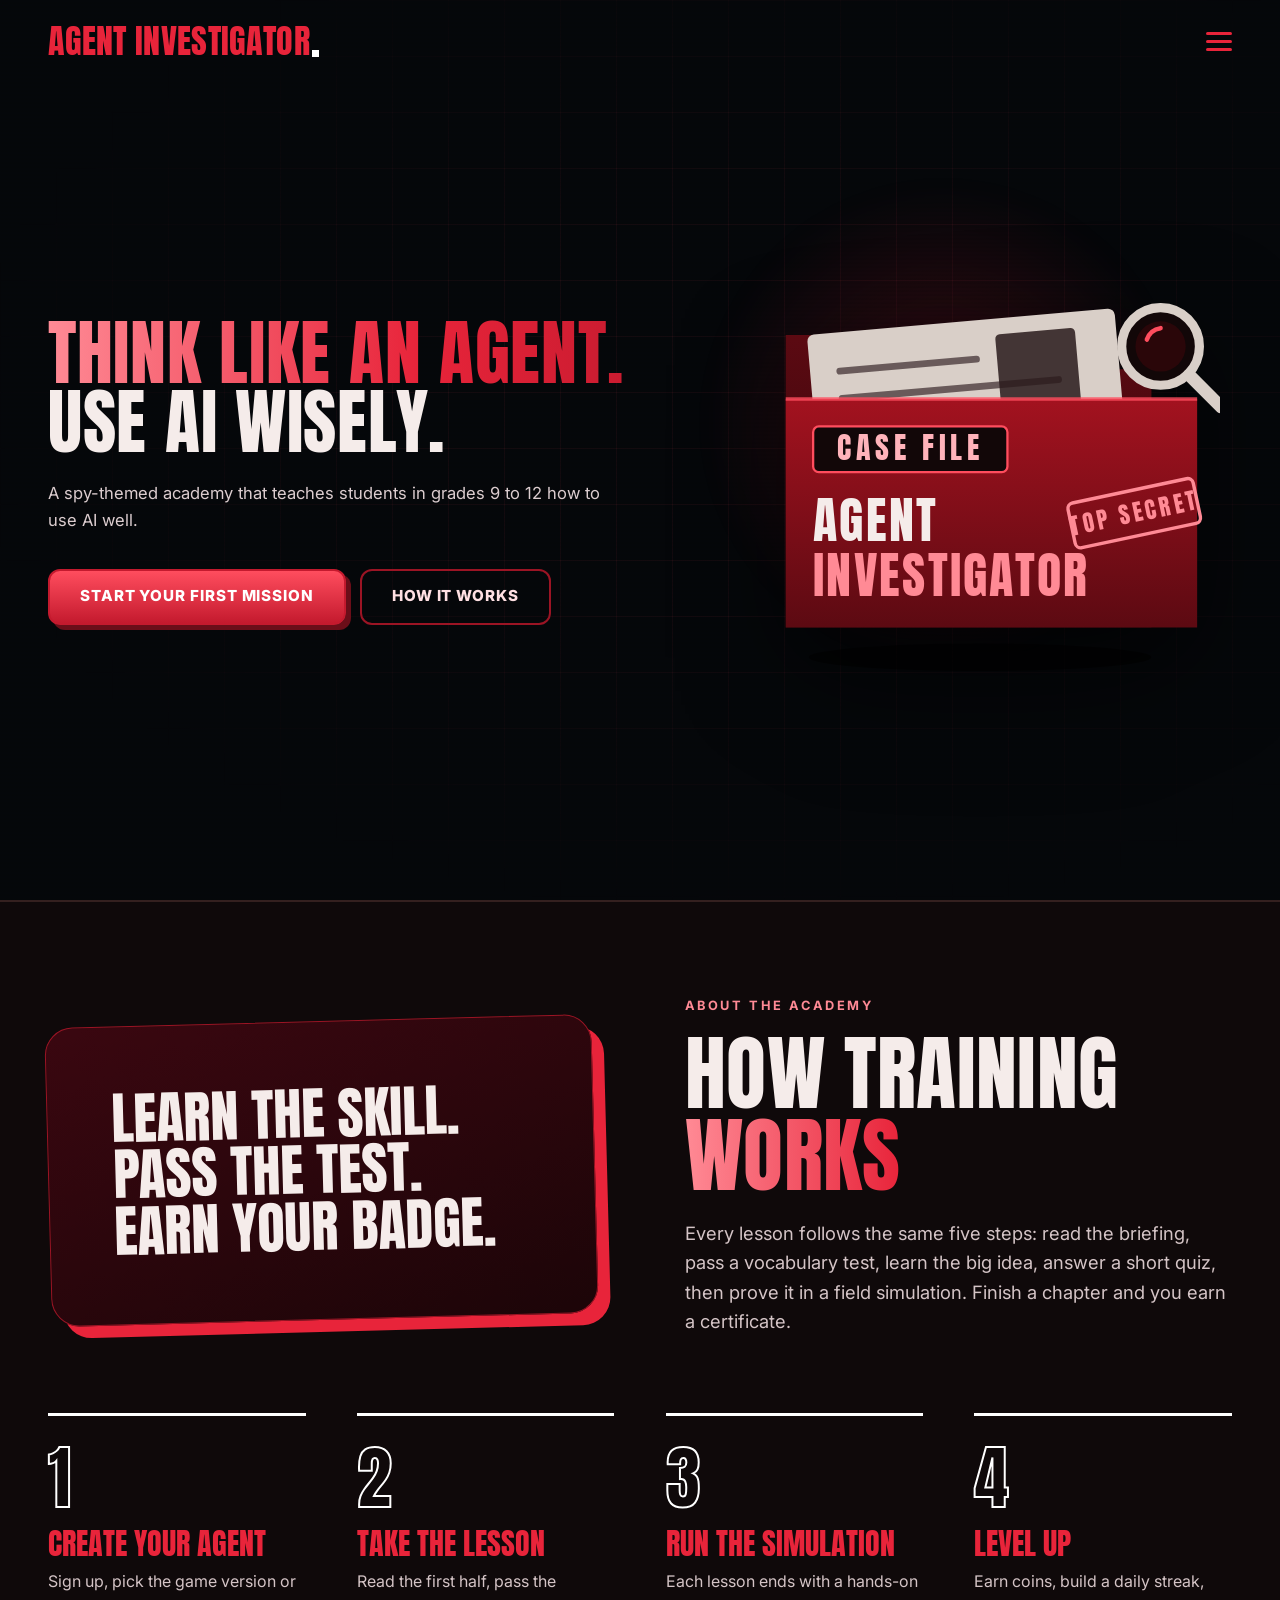
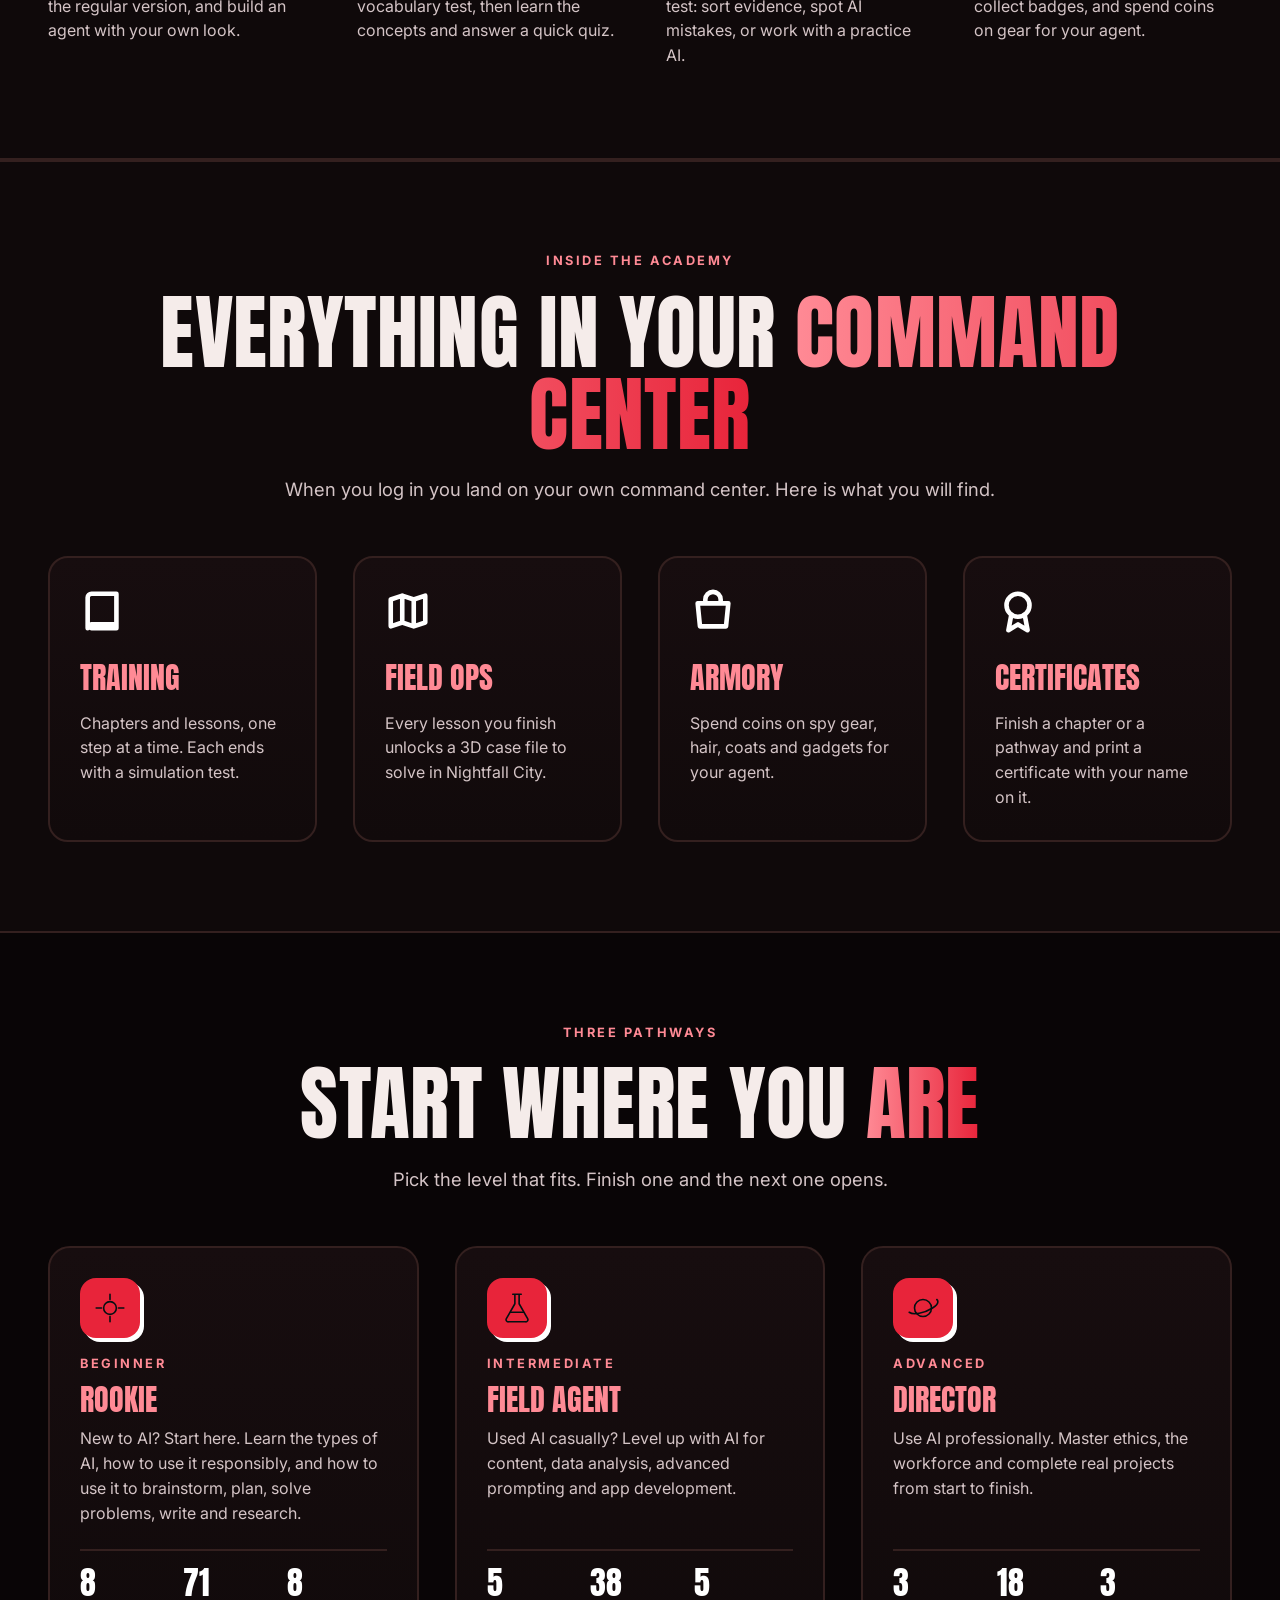
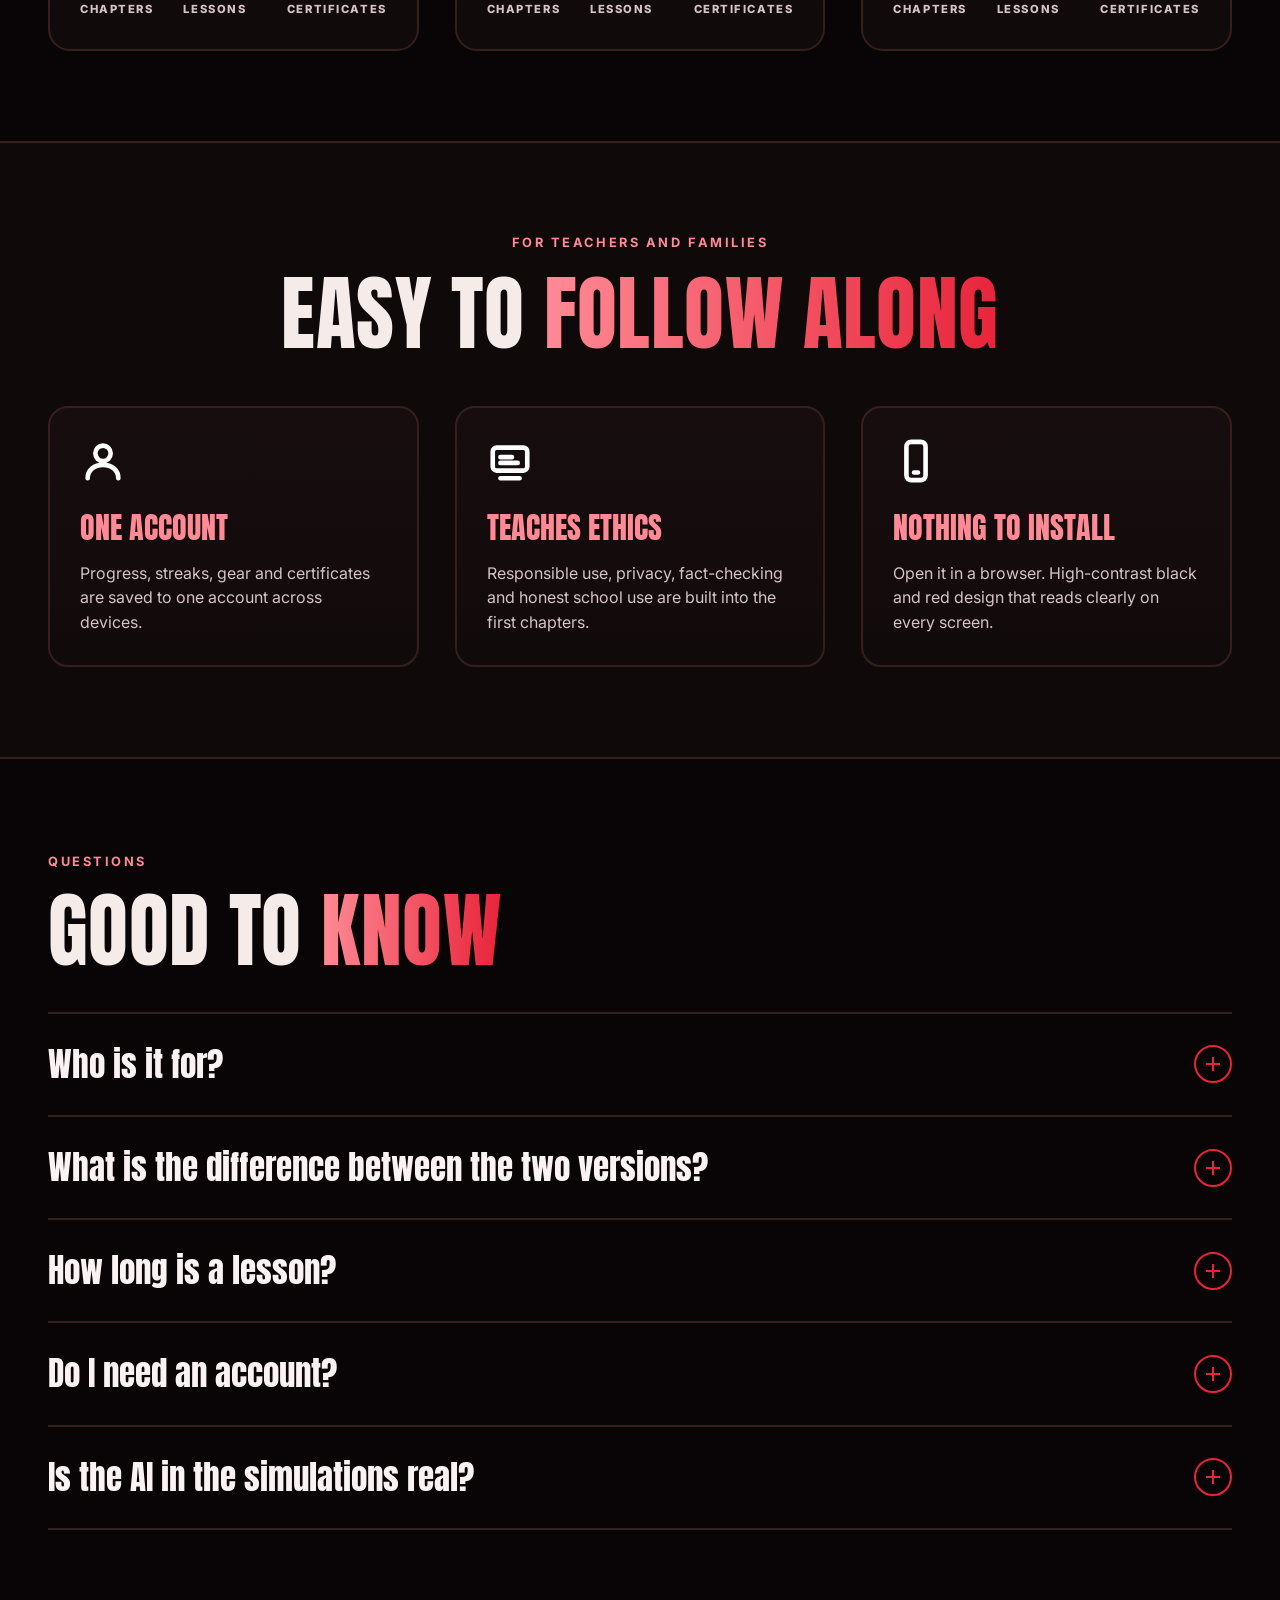
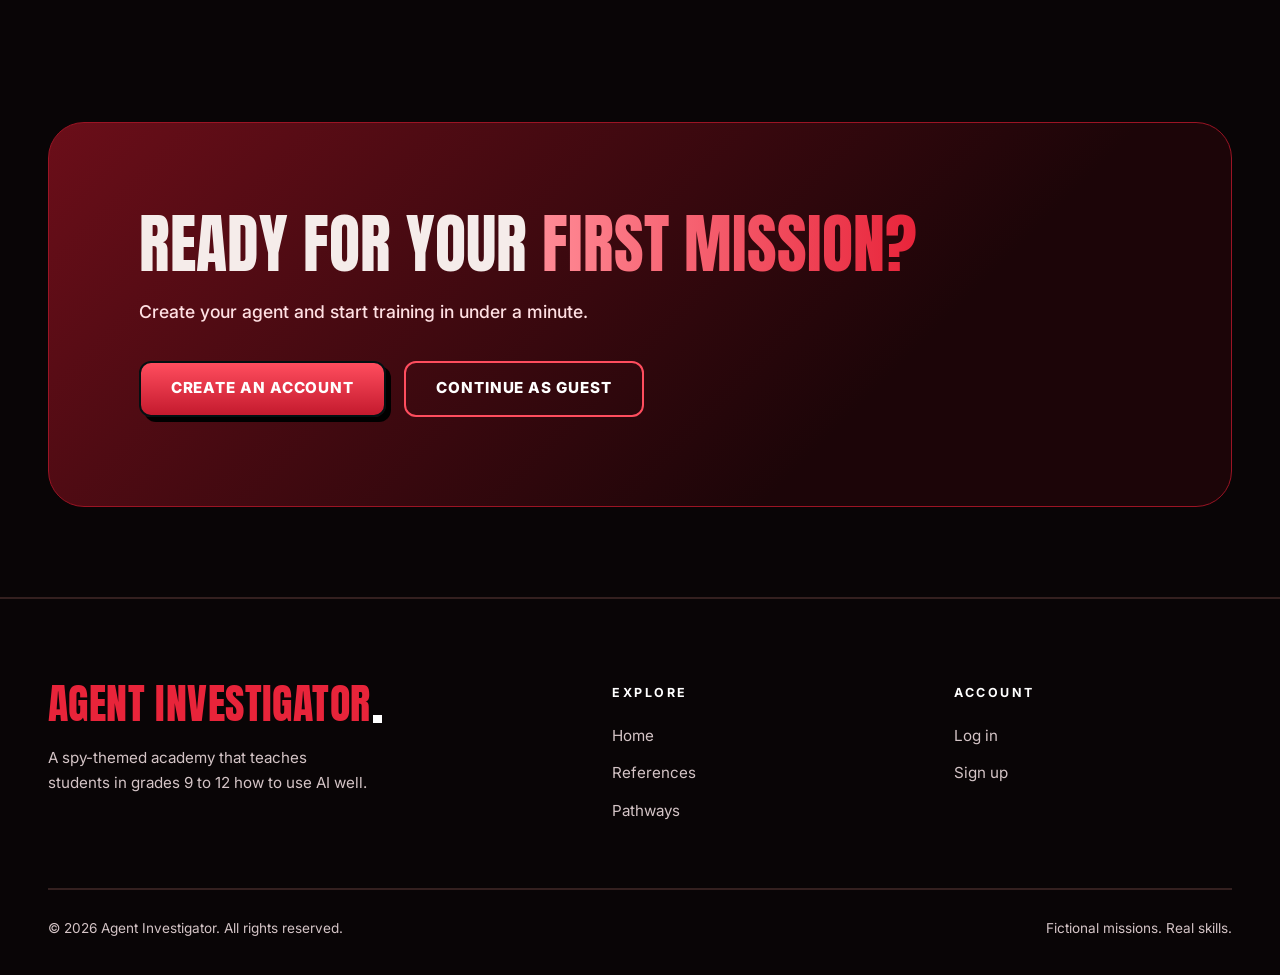
==== commit de500bbb: "Update hero description Co-Authored-By: Claude Opus 5.5 <noreply@anthropic.com> Claude-Session: http" ====
--- a/index.html
+++ b/index.html
@@ -23,7 +23,7 @@
     <div class="wrap h2-grid-wrap">
       <div class="h2-copy">
         <h1><span class="h2-l1">Think like an agent.</span><span class="h2-l2">Use AI wisely.</span></h1>
-        <p class="h2-sub">Short missions that teach you how AI works and how to use it the right way.</p>
+        <p class="h2-sub">A spy-themed academy that teaches students in grades 9 to 12 how to use AI well.</p>
         <div class="hero-actions">
           <a class="btn" href="dashboard.html">Start your first mission</a>
           <a class="btn btn-ghost" href="#how">How it works</a>
